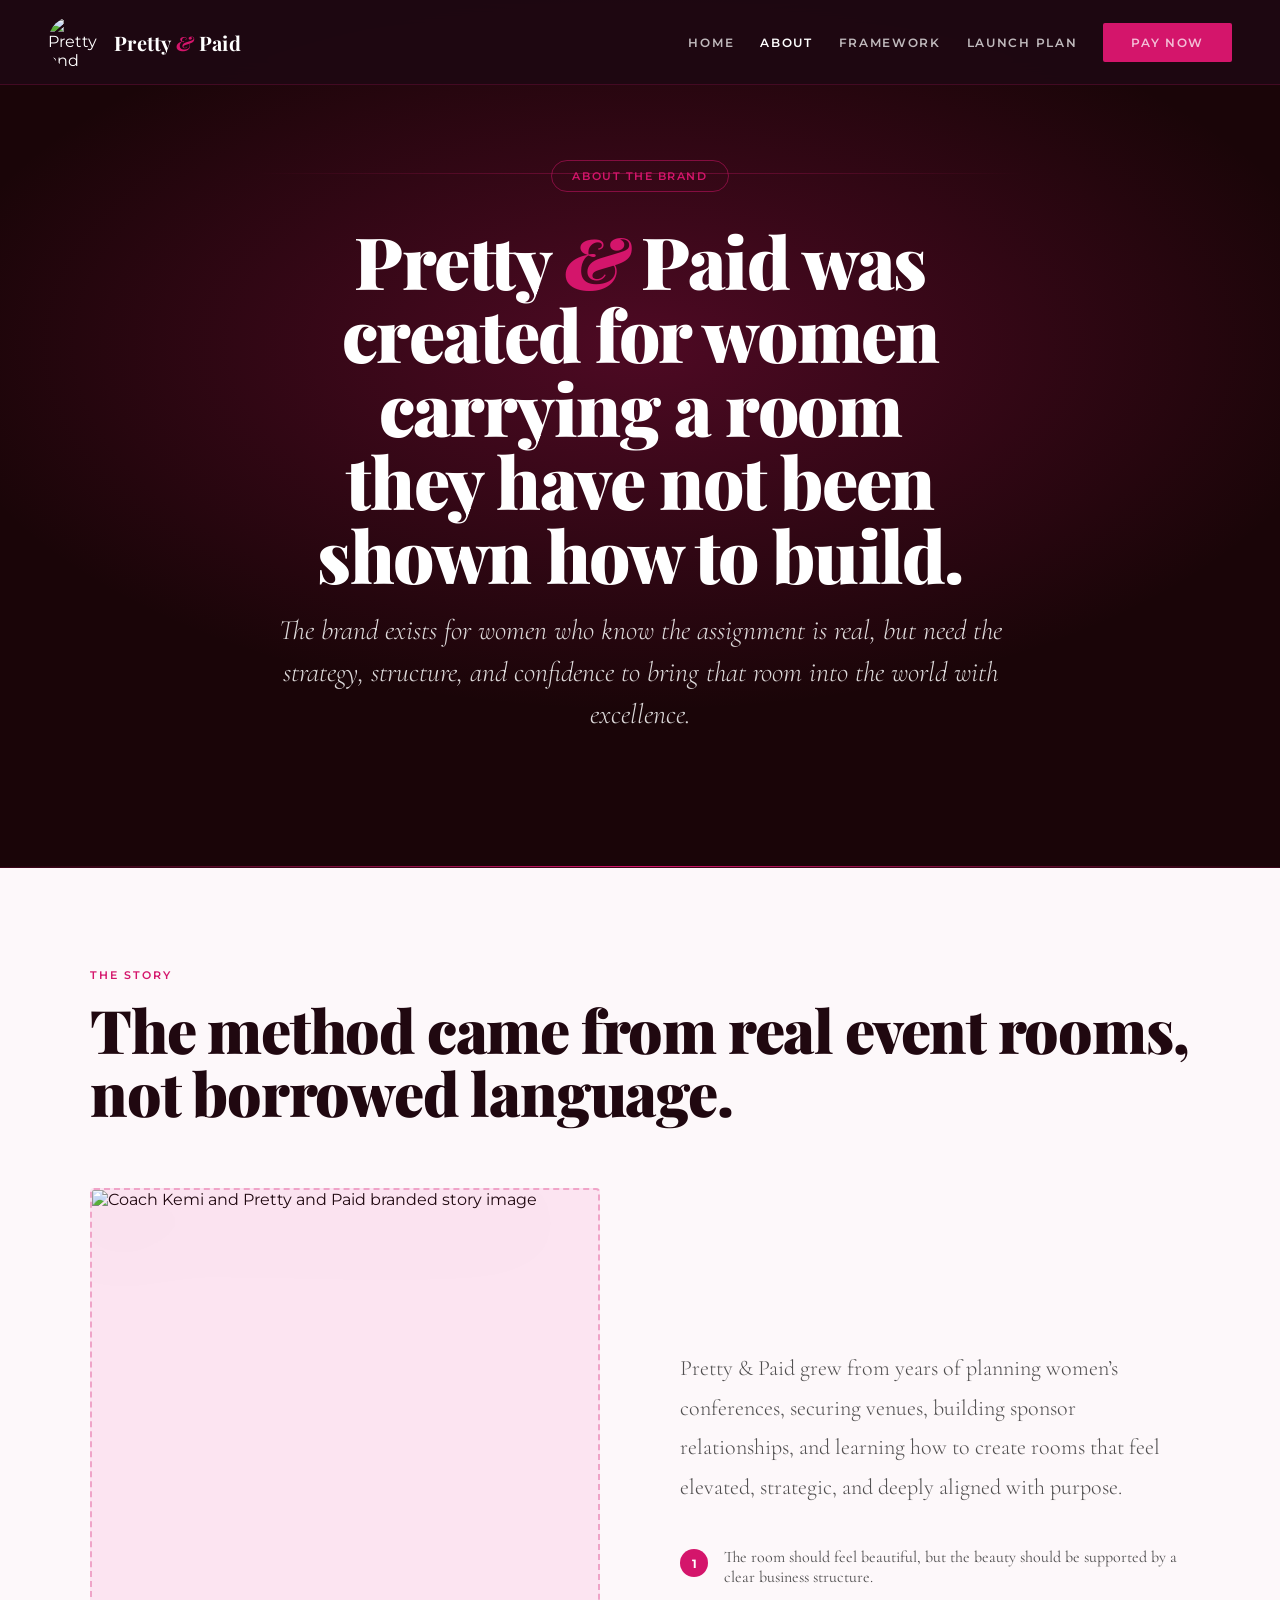
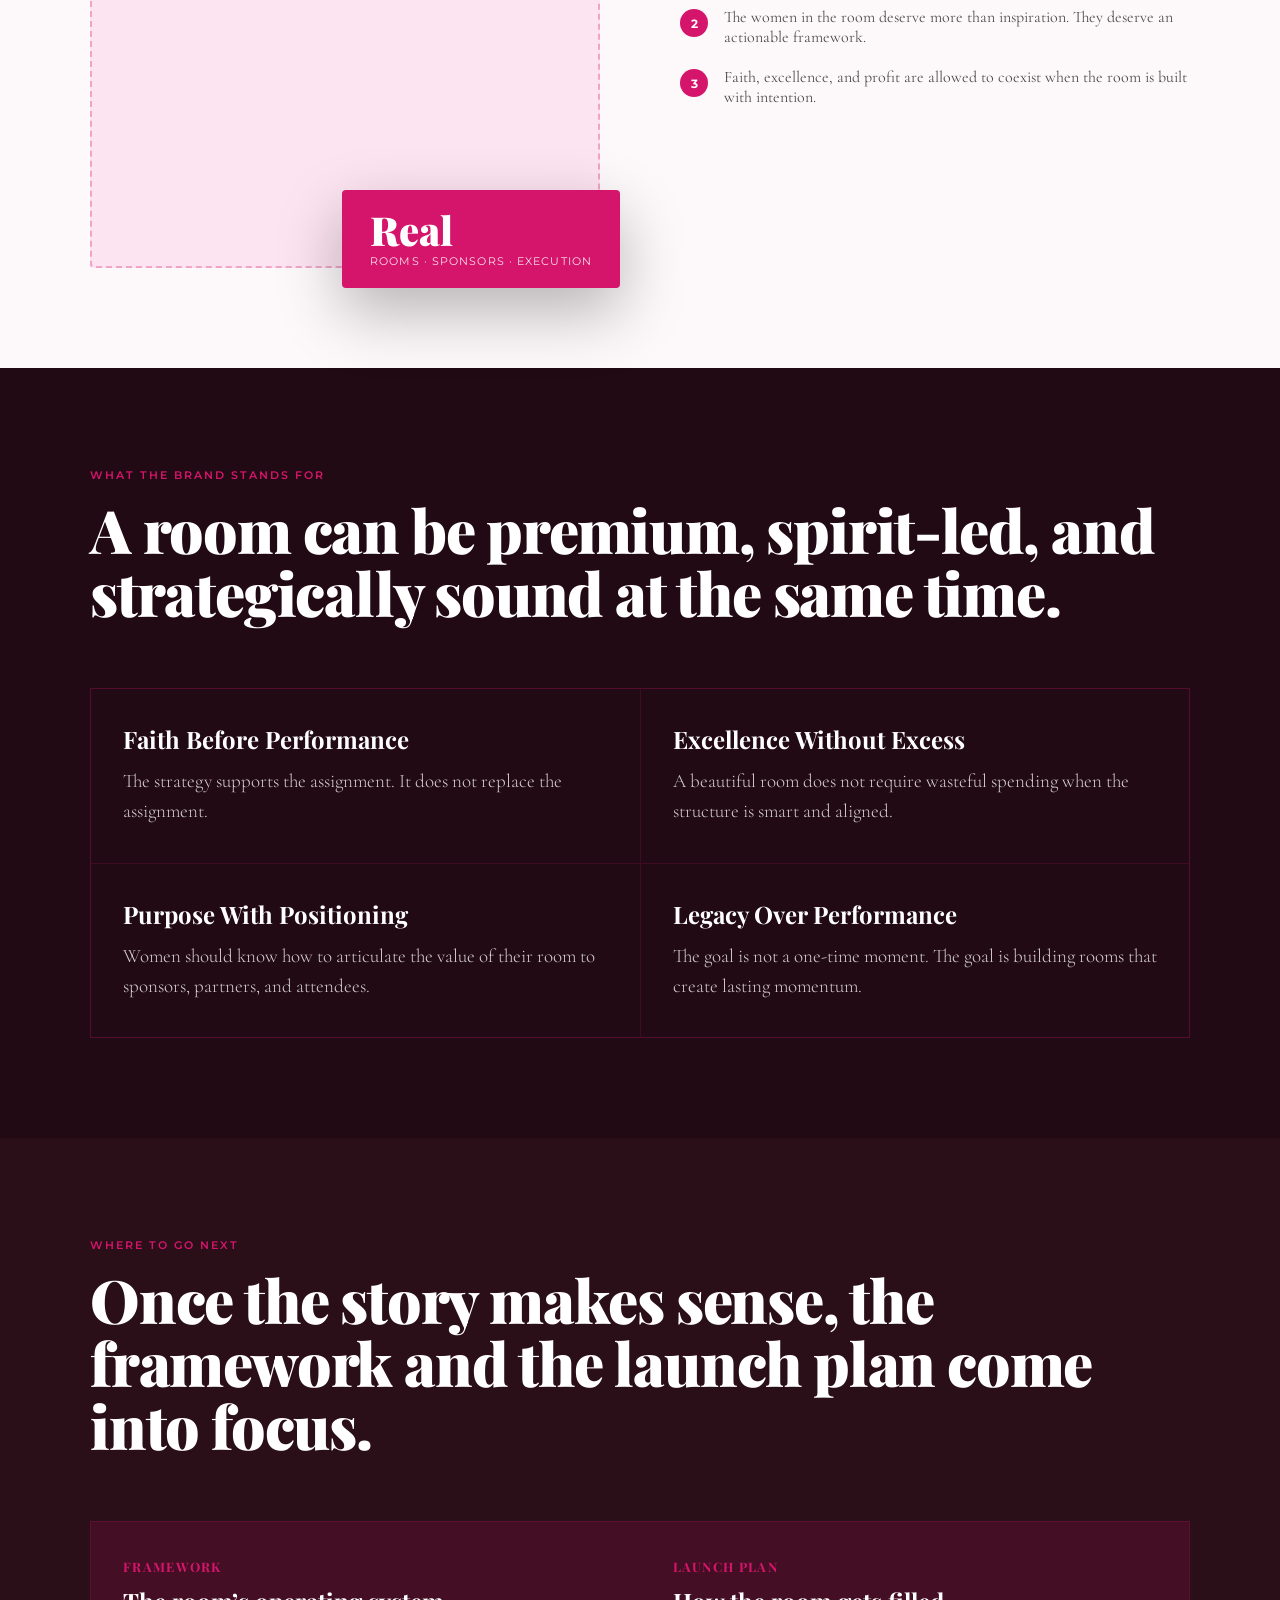
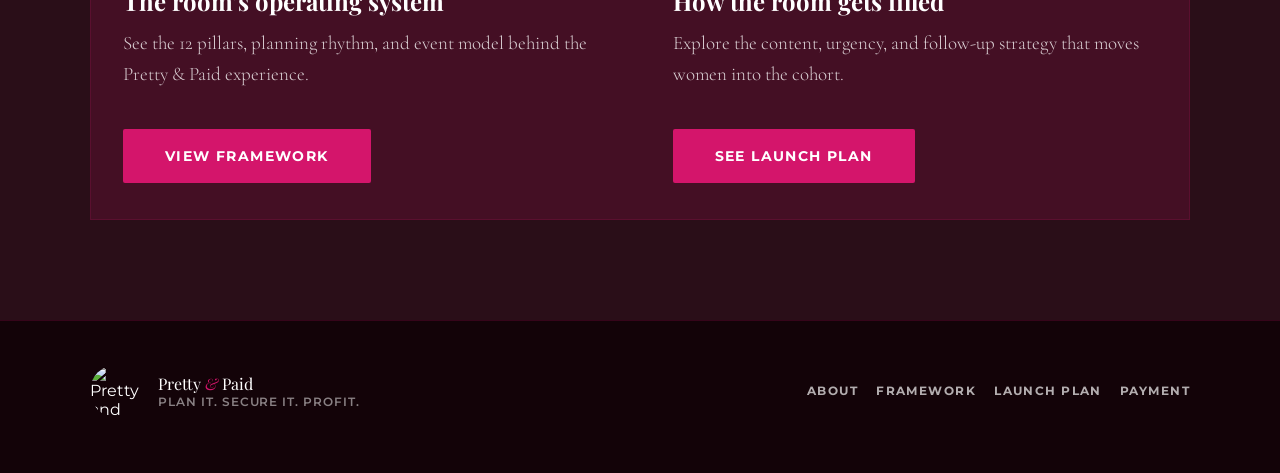
==== about.html @ 1416a434 "Add files via upload" ====
<!DOCTYPE html>
<html lang="en">
  <head>
    <meta charset="UTF-8" />
    <meta name="viewport" content="width=device-width, initial-scale=1.0" />
    <title>About | Pretty &amp; Paid</title>
    <meta
      name="description"
      content="Learn the story behind Pretty and Paid, the values of the room, and the vision behind the brand."
    />
    <link rel="preconnect" href="https://fonts.googleapis.com" />
    <link rel="preconnect" href="https://fonts.gstatic.com" crossorigin />
    <link
      href="https://fonts.googleapis.com/css2?family=Playfair+Display:ital,wght@0,400;0,700;0,900;1,400;1,700&family=Cormorant+Garamond:ital,wght@0,300;0,400;0,600;1,300;1,400&family=Montserrat:wght@300;400;500;600;700&display=swap"
      rel="stylesheet"
    />
    <link rel="stylesheet" href="styles.css" />
  </head>
  <body data-page="about">
    <nav>
      <a class="nav-brand-wrap" href="index.html" aria-label="Pretty and Paid home">
        <img class="nav-logo" src="logo.png" alt="Pretty and Paid logo" />
        <span class="nav-brand">Pretty <span>&amp;</span> Paid</span>
      </a>
      <button class="nav-toggle" type="button" aria-expanded="false" aria-controls="nav-links">Menu</button>
      <div class="nav-links" id="nav-links">
        <a href="index.html" data-page="home">Home</a>
        <a href="about.html" data-page="about">About</a>
        <a href="framework.html" data-page="framework">Framework</a>
        <a href="marketing.html" data-page="marketing">Launch Plan</a>
        <a href="payment.html" class="nav-cta" data-page="payment">Pay Now</a>
      </div>
    </nav>

    <section class="page-hero">
      <div class="deco-line deco-line-1"></div>
      <div class="page-hero-inner page-hero-inner--center container">
        <div class="page-kicker reveal">About The Brand</div>
        <h1 class="page-hero-title page-hero-title--about reveal">Pretty <em>&amp;</em> Paid was created for women carrying a room they have not been shown how to build.</h1>
        <p class="page-hero-sub reveal">
          The brand exists for women who know the assignment is real, but need the strategy,
          structure, and confidence to bring that room into the world with excellence.
        </p>
      </div>
    </section>

    <section class="section-light">
      <div class="container">
        <div class="section-pre reveal">The Story</div>
        <h2 class="section-title reveal">The method came from real event rooms, not borrowed language.</h2>
        <div class="story-layout">
          <div class="story-img-wrap reveal">
            <div class="story-img-placeholder story-img-placeholder--portrait">
              <img class="story-portrait" src="story-title.png" alt="Coach Kemi and Pretty and Paid branded story image" />
            </div>
            <div class="story-img-badge">
              <span class="badge-big">Real</span>
              <span class="badge-small">Rooms · sponsors · execution</span>
            </div>
          </div>
          <div class="reveal">
            <p class="section-body">
              Pretty &amp; Paid grew from years of planning women’s conferences, securing
              venues, building sponsor relationships, and learning how to create rooms
              that feel elevated, strategic, and deeply aligned with purpose.
            </p>
            <div class="story-points">
              <div class="story-point">
                <div class="story-point-icon">1</div>
                <div class="story-point-text">The room should feel beautiful, but the beauty should be supported by a clear business structure.</div>
              </div>
              <div class="story-point">
                <div class="story-point-icon">2</div>
                <div class="story-point-text">The women in the room deserve more than inspiration. They deserve an actionable framework.</div>
              </div>
              <div class="story-point">
                <div class="story-point-icon">3</div>
                <div class="story-point-text">Faith, excellence, and profit are allowed to coexist when the room is built with intention.</div>
              </div>
            </div>
          </div>
        </div>
      </div>
    </section>

    <section class="section-dark">
      <div class="container">
        <div class="section-pre reveal">What The Brand Stands For</div>
        <h2 class="section-title reveal">A room can be premium, spirit-led, and strategically sound at the same time.</h2>
        <div class="detail-grid">
          <article class="detail-card reveal">
            <h3 class="detail-title">Faith Before Performance</h3>
            <p class="detail-text">The strategy supports the assignment. It does not replace the assignment.</p>
          </article>
          <article class="detail-card reveal">
            <h3 class="detail-title">Excellence Without Excess</h3>
            <p class="detail-text">A beautiful room does not require wasteful spending when the structure is smart and aligned.</p>
          </article>
          <article class="detail-card reveal">
            <h3 class="detail-title">Purpose With Positioning</h3>
            <p class="detail-text">Women should know how to articulate the value of their room to sponsors, partners, and attendees.</p>
          </article>
          <article class="detail-card reveal">
            <h3 class="detail-title">Legacy Over Performance</h3>
            <p class="detail-text">The goal is not a one-time moment. The goal is building rooms that create lasting momentum.</p>
          </article>
        </div>
      </div>
    </section>

    <section class="section-deeper">
      <div class="container">
        <div class="section-pre reveal">Where To Go Next</div>
        <h2 class="section-title reveal">Once the story makes sense, the framework and the launch plan come into focus.</h2>
        <div class="page-card-grid">
          <article class="page-card reveal">
            <div class="page-card-meta">Framework</div>
            <h3 class="page-card-title">The room’s operating system</h3>
            <p class="page-card-text">See the 12 pillars, planning rhythm, and event model behind the Pretty &amp; Paid experience.</p>
            <a class="mini-cta" href="framework.html">View Framework</a>
          </article>
          <article class="page-card reveal">
            <div class="page-card-meta">Launch Plan</div>
            <h3 class="page-card-title">How the room gets filled</h3>
            <p class="page-card-text">Explore the content, urgency, and follow-up strategy that moves women into the cohort.</p>
            <a class="mini-cta" href="marketing.html">See Launch Plan</a>
          </article>
        </div>
      </div>
    </section>

    <footer class="site-footer">
      <div class="container footer-inner">
        <div class="footer-brand-wrap">
          <img class="nav-logo" src="logo.png" alt="Pretty and Paid logo" />
          <div>
            <div class="footer-name">Pretty <span>&amp;</span> Paid</div>
            <div class="footer-tagline">Plan It. Secure It. Profit.</div>
          </div>
        </div>
        <div class="footer-links">
          <a href="about.html">About</a>
          <a href="framework.html">Framework</a>
          <a href="marketing.html">Launch Plan</a>
          <a href="payment.html">Payment</a>
        </div>
      </div>
    </footer>

    <script src="script.js"></script>
  </body>
</html>
---- styles.css ----
*,
*::before,
*::after {
  box-sizing: border-box;
  margin: 0;
  padding: 0;
}

:root {
  --bg-main: #1a0508;
  --bg-dark: #130308;
  --bg-panel: #220a14;
  --bg-panel-2: #2a0e18;
  --pink: #d4156b;
  --pink-deep: #a00d50;
  --pink-light: #fce4f1;
  --pink-mid: #f7c8df;
  --black: #200810;
  --off-white: #fdf8fa;
  --white: #ffffff;
  --gray: #666666;
  --border: rgba(212, 21, 107, 0.18);
  --shadow: 0 24px 64px rgba(0, 0, 0, 0.28);
}

html {
  scroll-behavior: smooth;
}

body {
  font-family: "Montserrat", sans-serif;
  background: var(--black);
  color: var(--white);
  overflow-x: hidden;
}

body.menu-open {
  overflow: hidden;
}

a {
  color: inherit;
  text-decoration: none;
}

img {
  display: block;
  max-width: 100%;
}

button,
input,
select,
textarea {
  font: inherit;
}

.container {
  width: min(1100px, calc(100% - 48px));
  margin: 0 auto;
}

nav {
  position: fixed;
  top: 0;
  left: 0;
  right: 0;
  z-index: 100;
  display: flex;
  align-items: center;
  justify-content: space-between;
  gap: 24px;
  padding: 16px 48px;
  background: rgba(30, 8, 18, 0.97);
  backdrop-filter: blur(12px);
  border-bottom: 1px solid rgba(212, 21, 107, 0.2);
}

.nav-brand-wrap {
  display: inline-flex;
  align-items: center;
  gap: 14px;
}

.nav-logo {
  width: 52px;
  height: 52px;
  border-radius: 50%;
  object-fit: cover;
}

.nav-brand {
  font-family: "Playfair Display", serif;
  font-size: 20px;
  font-weight: 700;
  color: var(--white);
  letter-spacing: 0.02em;
}

.nav-brand span,
.footer-name span,
.page-hero-title em,
.section-title em,
.hero-headline .and {
  color: var(--pink);
  font-style: italic;
}

.nav-links {
  display: flex;
  align-items: center;
  gap: 26px;
}

.nav-links a {
  font-size: 12px;
  font-weight: 600;
  letter-spacing: 0.14em;
  text-transform: uppercase;
  color: rgba(255, 255, 255, 0.72);
  transition: color 0.2s ease;
}

.nav-links a:hover,
.nav-links a.is-active {
  color: var(--white);
}

.nav-cta {
  display: inline-flex;
  align-items: center;
  justify-content: center;
  background: var(--pink);
  color: var(--white);
  font-size: 13px;
  font-weight: 700;
  letter-spacing: 0.08em;
  text-transform: uppercase;
  padding: 12px 28px;
  border-radius: 2px;
  border: none;
  cursor: pointer;
  transition:
    background 0.2s ease,
    transform 0.2s ease;
  white-space: nowrap;
}

.nav-cta:hover,
.hero-btn:hover,
.mini-cta:hover,
.form-button:hover {
  background: var(--pink-deep);
  transform: translateY(-2px);
}

.nav-toggle {
  display: none;
  background: transparent;
  color: var(--white);
  border: 1px solid rgba(255, 255, 255, 0.18);
  padding: 10px 14px;
  border-radius: 2px;
}

.hero,
.page-hero {
  position: relative;
  overflow: hidden;
  background: var(--bg-main);
}

.hero {
  min-height: 100vh;
  display: flex;
  align-items: center;
  justify-content: center;
  text-align: center;
  padding: 120px 24px 80px;
}

.page-hero {
  padding: 160px 24px 84px;
  border-bottom: 1px solid var(--border);
}

.hero::before,
.page-hero::before {
  content: "";
  position: absolute;
  inset: 0;
  background: radial-gradient(
    ellipse 80% 60% at 50% 40%,
    rgba(212, 21, 107, 0.28) 0%,
    transparent 70%
  );
  pointer-events: none;
}

.hero::after,
.page-hero::after {
  content: "";
  position: absolute;
  bottom: 0;
  left: 0;
  right: 0;
  height: 1px;
  background: linear-gradient(90deg, transparent, var(--pink), transparent);
}

.deco-line {
  position: absolute;
  height: 1px;
  width: 60%;
  left: 20%;
  background: linear-gradient(90deg, transparent, rgba(212, 21, 107, 0.4), transparent);
}

.deco-line-1 {
  top: 20%;
}

.deco-line-2 {
  top: 80%;
}

.hero-inner,
.page-hero-inner {
  position: relative;
  z-index: 1;
}

.page-hero-inner--center {
  text-align: center;
}

.hero-badge,
.page-kicker {
  display: inline-flex;
  align-items: center;
  gap: 8px;
  border: 1px solid rgba(212, 21, 107, 0.5);
  padding: 8px 20px;
  border-radius: 40px;
  font-size: 11px;
  font-weight: 600;
  letter-spacing: 0.14em;
  text-transform: uppercase;
  color: var(--pink);
  margin-bottom: 32px;
}

.badge-dot {
  width: 6px;
  height: 6px;
  border-radius: 50%;
  background: var(--pink);
  animation: pulse 2s infinite;
}

@keyframes pulse {
  0%,
  100% {
    opacity: 1;
    transform: scale(1);
  }
  50% {
    opacity: 0.5;
    transform: scale(0.8);
  }
}

.hero-logo {
  width: 160px;
  height: 160px;
  border-radius: 50%;
  object-fit: cover;
  margin: 0 auto 32px;
  border: 3px solid rgba(212, 21, 107, 0.4);
  box-shadow: 0 0 60px rgba(212, 21, 107, 0.2);
}

.hero-headline,
.page-hero-title,
.section-title,
.pullquote-text,
.footer-name {
  font-family: "Playfair Display", serif;
}

.hero-headline {
  font-size: clamp(52px, 8vw, 96px);
  font-weight: 900;
  line-height: 0.95;
  letter-spacing: -0.02em;
  margin-bottom: 16px;
}

.page-hero-title {
  font-size: clamp(40px, 6vw, 72px);
  font-weight: 900;
  line-height: 1.02;
  letter-spacing: -0.02em;
  margin: 0 auto 18px;
}

.page-hero-title--about {
  max-width: 15ch;
  text-wrap: balance;
}

.hero-tagline {
  font-family: "Cormorant Garamond", serif;
  font-size: clamp(18px, 2.5vw, 26px);
  font-weight: 300;
  letter-spacing: 0.15em;
  color: rgba(255, 255, 255, 0.7);
  text-transform: uppercase;
  margin-bottom: 24px;
}

.hero-sub,
.page-hero-sub,
.section-body,
.story-point-text,
.faq-answer,
.contact-copy,
.detail-text {
  font-family: "Cormorant Garamond", serif;
}

.hero-sub,
.page-hero-sub {
  font-size: clamp(20px, 2.8vw, 28px);
  font-style: italic;
  font-weight: 300;
  color: rgba(255, 255, 255, 0.85);
  max-width: 760px;
  line-height: 1.5;
  margin: 0 auto 48px;
}

.hero-stats {
  display: flex;
  gap: 48px;
  margin-bottom: 48px;
  flex-wrap: wrap;
  justify-content: center;
}

.stat {
  text-align: center;
}

.stat-num {
  font-family: "Playfair Display", serif;
  font-size: 36px;
  font-weight: 900;
  color: var(--pink);
  line-height: 1;
}

.stat-label {
  font-size: 11px;
  font-weight: 500;
  letter-spacing: 0.1em;
  text-transform: uppercase;
  color: rgba(255, 255, 255, 0.55);
  margin-top: 4px;
}

.hero-btn,
.mini-cta,
.form-button {
  display: inline-flex;
  align-items: center;
  justify-content: center;
  gap: 12px;
  background: var(--pink);
  color: var(--white);
  font-size: 14px;
  font-weight: 700;
  letter-spacing: 0.1em;
  text-transform: uppercase;
  padding: 18px 42px;
  border-radius: 2px;
  border: none;
  cursor: pointer;
  transition:
    background 0.3s ease,
    transform 0.3s ease,
    box-shadow 0.3s ease;
}

.hero-btn:hover {
  box-shadow: 0 12px 40px rgba(212, 21, 107, 0.4);
}

.hero-note {
  font-size: 12px;
  color: rgba(255, 255, 255, 0.42);
  margin-top: 16px;
  letter-spacing: 0.06em;
}

.marquee-wrap {
  overflow: hidden;
  background: var(--pink);
  padding: 14px 0;
  border-top: 1px solid var(--pink-deep);
  border-bottom: 1px solid var(--pink-deep);
}

.marquee-track {
  display: flex;
  animation: marquee 20s linear infinite;
  white-space: nowrap;
}

.marquee-item {
  display: inline-flex;
  align-items: center;
  gap: 12px;
  padding: 0 32px;
  color: var(--white);
  font-size: 12px;
  font-weight: 700;
  letter-spacing: 0.14em;
  text-transform: uppercase;
}

.marquee-sep {
  color: rgba(255, 255, 255, 0.5);
}

@keyframes marquee {
  from {
    transform: translateX(0);
  }
  to {
    transform: translateX(-50%);
  }
}

section {
  padding: 100px 24px;
}

.section-pre {
  font-size: 11px;
  font-weight: 600;
  letter-spacing: 0.18em;
  text-transform: uppercase;
  color: var(--pink);
  margin-bottom: 16px;
}

.section-title {
  font-size: clamp(36px, 5vw, 60px);
  font-weight: 900;
  line-height: 1.05;
  letter-spacing: -0.02em;
  margin-bottom: 24px;
}

.section-body {
  font-size: clamp(18px, 2vw, 22px);
  font-weight: 300;
  line-height: 1.8;
  color: rgba(255, 255, 255, 0.75);
  max-width: 720px;
}

.section-body--center {
  margin-left: auto;
  margin-right: auto;
  text-align: center;
}

.section-dark {
  background: var(--bg-panel);
}

.section-deeper {
  background: var(--bg-panel-2);
}

.section-light {
  background: var(--off-white);
  color: var(--black);
}

.section-light .section-title,
.section-light .detail-title,
.section-light .story-point-text,
.section-light .contact-copy,
.section-light .page-card-title {
  color: var(--black);
}

.section-light .section-body,
.section-light .detail-text,
.section-light .contact-copy,
.section-light .story-point-text {
  color: rgba(13, 13, 13, 0.72);
}

.section-light .section-pre {
  color: var(--pink);
}

.page-card-grid,
.pain-grid,
.pillars-grid,
.include-grid,
.testimonial-grid,
.forwho-grid,
.detail-grid,
.contact-grid,
.framework-grid,
.marketing-grid,
.payment-grid {
  display: grid;
  gap: 1px;
  margin-top: 64px;
}

.page-card-grid,
.pain-grid,
.detail-grid,
.contact-grid {
  grid-template-columns: repeat(2, minmax(0, 1fr));
}

.pillars-grid,
.framework-grid,
.marketing-grid,
.payment-grid {
  grid-template-columns: repeat(3, minmax(0, 1fr));
}

.include-grid,
.testimonial-grid,
.forwho-grid {
  grid-template-columns: repeat(3, minmax(0, 1fr));
}

.page-card-grid,
.pain-grid,
.pillars-grid,
.include-grid,
.testimonial-grid,
.forwho-grid,
.detail-grid,
.contact-grid,
.framework-grid,
.marketing-grid,
.payment-grid {
  background: rgba(212, 21, 107, 0.15);
  border: 1px solid rgba(212, 21, 107, 0.15);
}

.page-card,
.pain-item,
.pillar,
.include-item,
.testimonial-card,
.forwho-card,
.detail-card,
.contact-card,
.framework-card,
.marketing-card,
.payment-card {
  position: relative;
  overflow: hidden;
  padding: 36px 32px;
  transition:
    background 0.3s ease,
    transform 0.3s ease;
}

.section-dark .page-card,
.section-dark .pain-item,
.section-dark .include-item,
.section-dark .testimonial-card,
.section-dark .forwho-card,
.section-dark .detail-card,
.section-dark .contact-card {
  background: var(--bg-panel);
}

.section-deeper .pillar,
.section-deeper .framework-card,
.section-deeper .marketing-card,
.section-deeper .payment-card {
  background: var(--bg-panel-2);
}

.section-light .page-card,
.section-light .detail-card,
.section-light .contact-card {
  background: var(--off-white);
}

.page-card::before,
.pain-item::before,
.include-item::before,
.testimonial-card::before,
.forwho-card::before,
.detail-card::before,
.contact-card::before,
.pillar::after,
.framework-card::after,
.marketing-card::after,
.payment-card::after {
  content: "";
  position: absolute;
  left: 0;
  top: 0;
  width: 3px;
  height: 100%;
  background: var(--pink);
  opacity: 0;
  transition: opacity 0.3s ease;
}

.pillar::after,
.framework-card::after,
.marketing-card::after {
  top: auto;
  bottom: 0;
  width: 100%;
  height: 2px;
  transform: scaleX(0);
  transform-origin: left;
  opacity: 1;
  transition: transform 0.35s ease;
}

.page-card:hover,
.pain-item:hover,
.include-item:hover,
.testimonial-card:hover,
.forwho-card:hover,
.detail-card:hover,
.contact-card:hover {
  background: rgba(212, 21, 107, 0.08);
}

.section-light .page-card:hover,
.section-light .detail-card:hover,
.section-light .contact-card:hover {
  background: rgba(212, 21, 107, 0.05);
}

.page-card:hover::before,
.pain-item:hover::before,
.include-item:hover::before,
.testimonial-card:hover::before,
.forwho-card:hover::before,
.detail-card:hover::before,
.contact-card:hover::before {
  opacity: 1;
}

.pillar:hover,
.framework-card:hover,
.marketing-card:hover,
.payment-card:hover {
  background: rgba(212, 21, 107, 0.1);
}

.pillar:hover::after,
.framework-card:hover::after,
.marketing-card:hover::after,
.payment-card:hover::after {
  transform: scaleX(1);
}

.page-card-title,
.pillar-title,
.detail-title,
.contact-title {
  font-family: "Playfair Display", serif;
  font-size: 24px;
  font-weight: 700;
  line-height: 1.2;
  margin-bottom: 12px;
}

.page-card-text,
.pain-text,
.include-text,
.testimonial-text,
.forwho-text,
.detail-text,
.contact-copy,
.framework-text,
.marketing-text,
.payment-text {
  font-family: "Cormorant Garamond", serif;
  font-size: 19px;
  font-weight: 300;
  line-height: 1.6;
  color: rgba(255, 255, 255, 0.8);
}

.section-light .page-card-text,
.section-light .detail-text,
.section-light .contact-copy {
  color: rgba(13, 13, 13, 0.72);
}

.page-card-meta,
.pillar-num,
.framework-num,
.marketing-num,
.payment-price {
  font-family: "Playfair Display", serif;
  font-size: 13px;
  font-weight: 700;
  color: var(--pink);
  letter-spacing: 0.1em;
  margin-bottom: 12px;
  text-transform: uppercase;
}

.payment-price {
  font-size: 36px;
  letter-spacing: 0;
  text-transform: none;
  margin-bottom: 16px;
}

.payment-actions {
  display: flex;
  flex-direction: column;
  gap: 14px;
  margin-top: 26px;
}

.payment-button {
  display: inline-flex;
  align-items: center;
  justify-content: center;
  width: 100%;
  background: var(--pink);
  color: var(--white);
  padding: 16px 18px;
  border: 1px solid transparent;
  border-radius: 2px;
  font-size: 13px;
  font-weight: 700;
  letter-spacing: 0.08em;
  text-transform: uppercase;
  transition:
    background 0.2s ease,
    transform 0.2s ease,
    border-color 0.2s ease;
}

.payment-button:hover {
  background: var(--pink-deep);
  transform: translateY(-2px);
}

.payment-button--secondary {
  background: transparent;
  border-color: rgba(212, 21, 107, 0.45);
}

.payment-button--secondary:hover {
  background: rgba(212, 21, 107, 0.12);
}

.payment-note {
  margin-top: 18px;
  font-size: 12px;
  line-height: 1.6;
  letter-spacing: 0.04em;
  color: rgba(255, 255, 255, 0.54);
}

.pain-num {
  font-family: "Playfair Display", serif;
  font-size: 48px;
  font-weight: 900;
  color: rgba(247, 200, 223, 0.55);
  line-height: 1;
  margin-bottom: 12px;
}

.story-layout {
  display: grid;
  grid-template-columns: 1fr 1fr;
  gap: 80px;
  align-items: center;
  margin-top: 64px;
}

.story-img-wrap {
  position: relative;
}

.story-img-placeholder {
  width: 100%;
  aspect-ratio: 3 / 4;
  background: var(--pink-light);
  border-radius: 4px;
  display: flex;
  flex-direction: column;
  align-items: center;
  justify-content: center;
  gap: 16px;
  border: 2px dashed rgba(212, 21, 107, 0.3);
}

.story-img-placeholder--portrait {
  align-items: stretch;
  justify-content: stretch;
  padding: 0;
  overflow: hidden;
}

.story-img-placeholder-logo {
  width: 120px;
  height: 120px;
  border-radius: 50%;
  object-fit: cover;
  opacity: 0.82;
}

.story-img-placeholder p {
  font-size: 13px;
  color: rgba(212, 21, 107, 0.6);
  font-weight: 500;
  letter-spacing: 0.06em;
  text-align: center;
  padding: 0 32px;
}

.story-portrait {
  width: 100%;
  height: 100%;
  object-fit: cover;
  object-position: center bottom;
  filter: drop-shadow(0 22px 42px rgba(32, 8, 16, 0.22));
}

.story-img-badge {
  position: absolute;
  right: -20px;
  bottom: -20px;
  background: var(--pink);
  color: var(--white);
  padding: 20px 28px;
  border-radius: 4px;
  box-shadow: var(--shadow);
}

.badge-big {
  display: block;
  font-family: "Playfair Display", serif;
  font-size: 40px;
  font-weight: 900;
  line-height: 1;
}

.badge-small {
  display: block;
  margin-top: 4px;
  font-size: 11px;
  letter-spacing: 0.1em;
  text-transform: uppercase;
  opacity: 0.86;
}

.story-points {
  display: flex;
  flex-direction: column;
  gap: 20px;
  margin-top: 40px;
}

.story-point {
  display: flex;
  gap: 16px;
  align-items: flex-start;
}

.story-point-icon {
  width: 28px;
  height: 28px;
  border-radius: 50%;
  background: var(--pink);
  flex-shrink: 0;
  display: flex;
  align-items: center;
  justify-content: center;
  color: var(--white);
  font-size: 12px;
  font-weight: 700;
  margin-top: 2px;
}

.pullquote-section {
  background: var(--pink);
  padding: 80px 24px;
  text-align: center;
  position: relative;
  overflow: hidden;
}

.pullquote-section::before {
  content: "\201C";
  position: absolute;
  top: -60px;
  left: 40px;
  font-size: 300px;
  font-weight: 900;
  color: rgba(0, 0, 0, 0.1);
  line-height: 1;
  pointer-events: none;
}

.pullquote-text {
  position: relative;
  z-index: 1;
  font-size: clamp(24px, 4vw, 44px);
  font-style: italic;
  font-weight: 400;
  line-height: 1.3;
  max-width: 880px;
  margin: 0 auto;
}

.pullquote-attr {
  position: relative;
  z-index: 1;
  margin-top: 24px;
  font-size: 13px;
  font-weight: 600;
  letter-spacing: 0.12em;
  text-transform: uppercase;
  color: rgba(255, 255, 255, 0.75);
}

.faq-list {
  margin-top: 64px;
  border-top: 1px solid rgba(212, 21, 107, 0.2);
}

.faq-item {
  border-bottom: 1px solid rgba(212, 21, 107, 0.2);
}

.faq-trigger {
  width: 100%;
  background: transparent;
  border: none;
  color: var(--white);
  display: flex;
  align-items: center;
  justify-content: space-between;
  gap: 20px;
  padding: 24px 0;
  font-family: "Playfair Display", serif;
  font-size: 26px;
  font-weight: 700;
  text-align: left;
  cursor: pointer;
}

.faq-trigger::after {
  content: "+";
  color: var(--pink);
  font-size: 26px;
  flex-shrink: 0;
}

.faq-item.is-open .faq-trigger::after {
  content: "\2013";
}

.faq-answer {
  display: none;
  max-width: 760px;
  padding: 0 0 26px;
  font-size: 22px;
  font-weight: 300;
  line-height: 1.6;
  color: rgba(255, 255, 255, 0.76);
}

.faq-item.is-open .faq-answer {
  display: block;
}

.cta-section {
  text-align: center;
  background: linear-gradient(180deg, #220a14 0%, #18050a 100%);
}

.mini-cta {
  margin-top: 40px;
}

.contact-grid {
  align-items: start;
}

.contact-form-card {
  background: var(--off-white);
  color: var(--black);
  padding: 36px 32px;
}

.contact-form-card::before {
  display: none;
}

.contact-form-card:hover {
  background: var(--off-white);
}

.contact-form {
  display: grid;
  gap: 18px;
}

.form-field {
  display: grid;
  gap: 8px;
}

.form-field label {
  font-size: 12px;
  font-weight: 700;
  letter-spacing: 0.12em;
  text-transform: uppercase;
  color: rgba(32, 8, 16, 0.62);
}

.checkbox-field {
  display: flex;
  align-items: center;
  gap: 12px;
  letter-spacing: normal;
  text-transform: none;
  color: var(--black);
}

.checkbox-field input[type="checkbox"] {
  width: 18px;
  height: 18px;
  accent-color: var(--pink);
  flex-shrink: 0;
}

.checkbox-field span {
  font-size: 14px;
  font-weight: 600;
  line-height: 1.5;
}

.form-field input,
.form-field select,
.form-field textarea {
  width: 100%;
  padding: 16px 18px;
  border: 1px solid rgba(212, 21, 107, 0.2);
  border-radius: 2px;
  background: var(--white);
  color: var(--black);
}

.form-field textarea {
  min-height: 140px;
  resize: vertical;
}

.form-button {
  width: 100%;
  margin-top: 6px;
}

.form-note {
  font-size: 12px;
  line-height: 1.6;
  color: rgba(32, 8, 16, 0.58);
}

.contact-logo-mark {
  display: block;
  width: min(100%, 340px);
  margin: 28px auto 0;
  border-radius: 50%;
  background: rgba(255, 255, 255, 0.9);
  padding: 14px;
}

.site-footer {
  padding: 44px 24px 56px;
  background: var(--bg-dark);
  border-top: 1px solid rgba(212, 21, 107, 0.18);
}

.footer-inner {
  display: flex;
  align-items: center;
  justify-content: space-between;
  gap: 24px;
  flex-wrap: wrap;
}

.footer-brand-wrap {
  display: inline-flex;
  align-items: center;
  gap: 16px;
}

.footer-tagline,
.footer-copy {
  font-size: 12px;
  font-weight: 600;
  letter-spacing: 0.08em;
  text-transform: uppercase;
  color: rgba(255, 255, 255, 0.5);
}

.footer-links {
  display: flex;
  gap: 18px;
  flex-wrap: wrap;
}

.footer-links a {
  font-size: 12px;
  font-weight: 700;
  letter-spacing: 0.12em;
  text-transform: uppercase;
  color: rgba(255, 255, 255, 0.68);
}

.footer-links a:hover {
  color: var(--white);
}

.reveal {
  opacity: 0;
  transform: translateY(24px);
  transition:
    opacity 0.6s ease,
    transform 0.6s ease;
}

.reveal.is-visible {
  opacity: 1;
  transform: translateY(0);
}

@media (max-width: 980px) {
  nav {
    padding: 14px 22px;
    flex-wrap: wrap;
  }

  .nav-toggle {
    display: inline-flex;
  }

  .nav-links {
    display: none;
    width: 100%;
    flex-direction: column;
    align-items: flex-start;
    gap: 16px;
    padding-top: 12px;
  }

  .nav-links.is-open {
    display: flex;
  }

  .page-card-grid,
  .pain-grid,
  .detail-grid,
  .contact-grid,
  .story-layout,
  .pillars-grid,
  .framework-grid,
  .marketing-grid,
  .payment-grid,
  .include-grid,
  .testimonial-grid,
  .forwho-grid {
    grid-template-columns: 1fr;
  }

  .hero-stats {
    gap: 26px;
  }

  .faq-trigger {
    font-size: 22px;
  }
}

@media (max-width: 640px) {
  .container {
    width: min(1100px, calc(100% - 28px));
  }

  .hero,
  .page-hero {
    padding-left: 14px;
    padding-right: 14px;
  }

  .hero {
    padding-top: 140px;
  }

  .page-hero {
    padding-top: 132px;
  }

  section {
    padding: 76px 14px;
  }

  .hero-headline {
    font-size: clamp(42px, 14vw, 66px);
  }

  .section-title,
  .page-hero-title {
    font-size: clamp(34px, 11vw, 48px);
  }

  .hero-btn,
  .mini-cta,
  .form-button,
  .nav-cta {
    width: 100%;
  }

  .footer-inner {
    align-items: flex-start;
    flex-direction: column;
  }
}
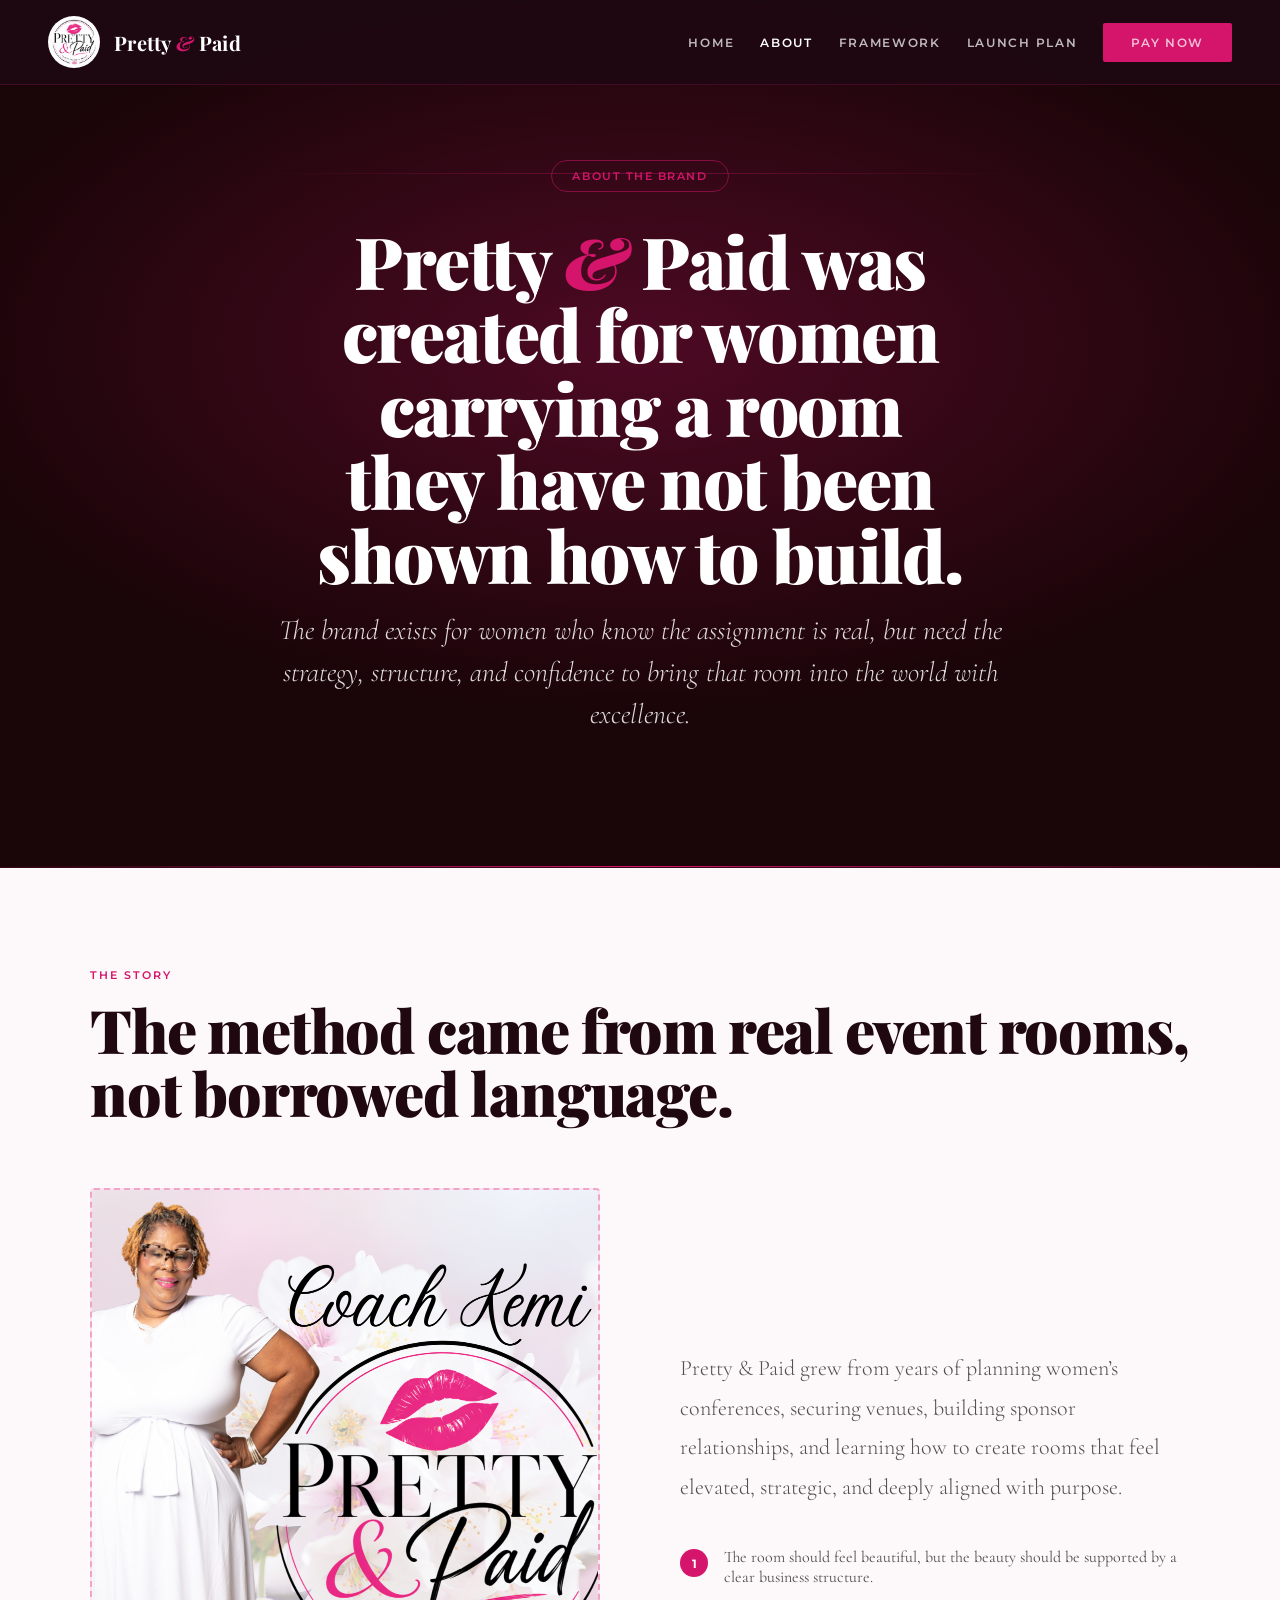
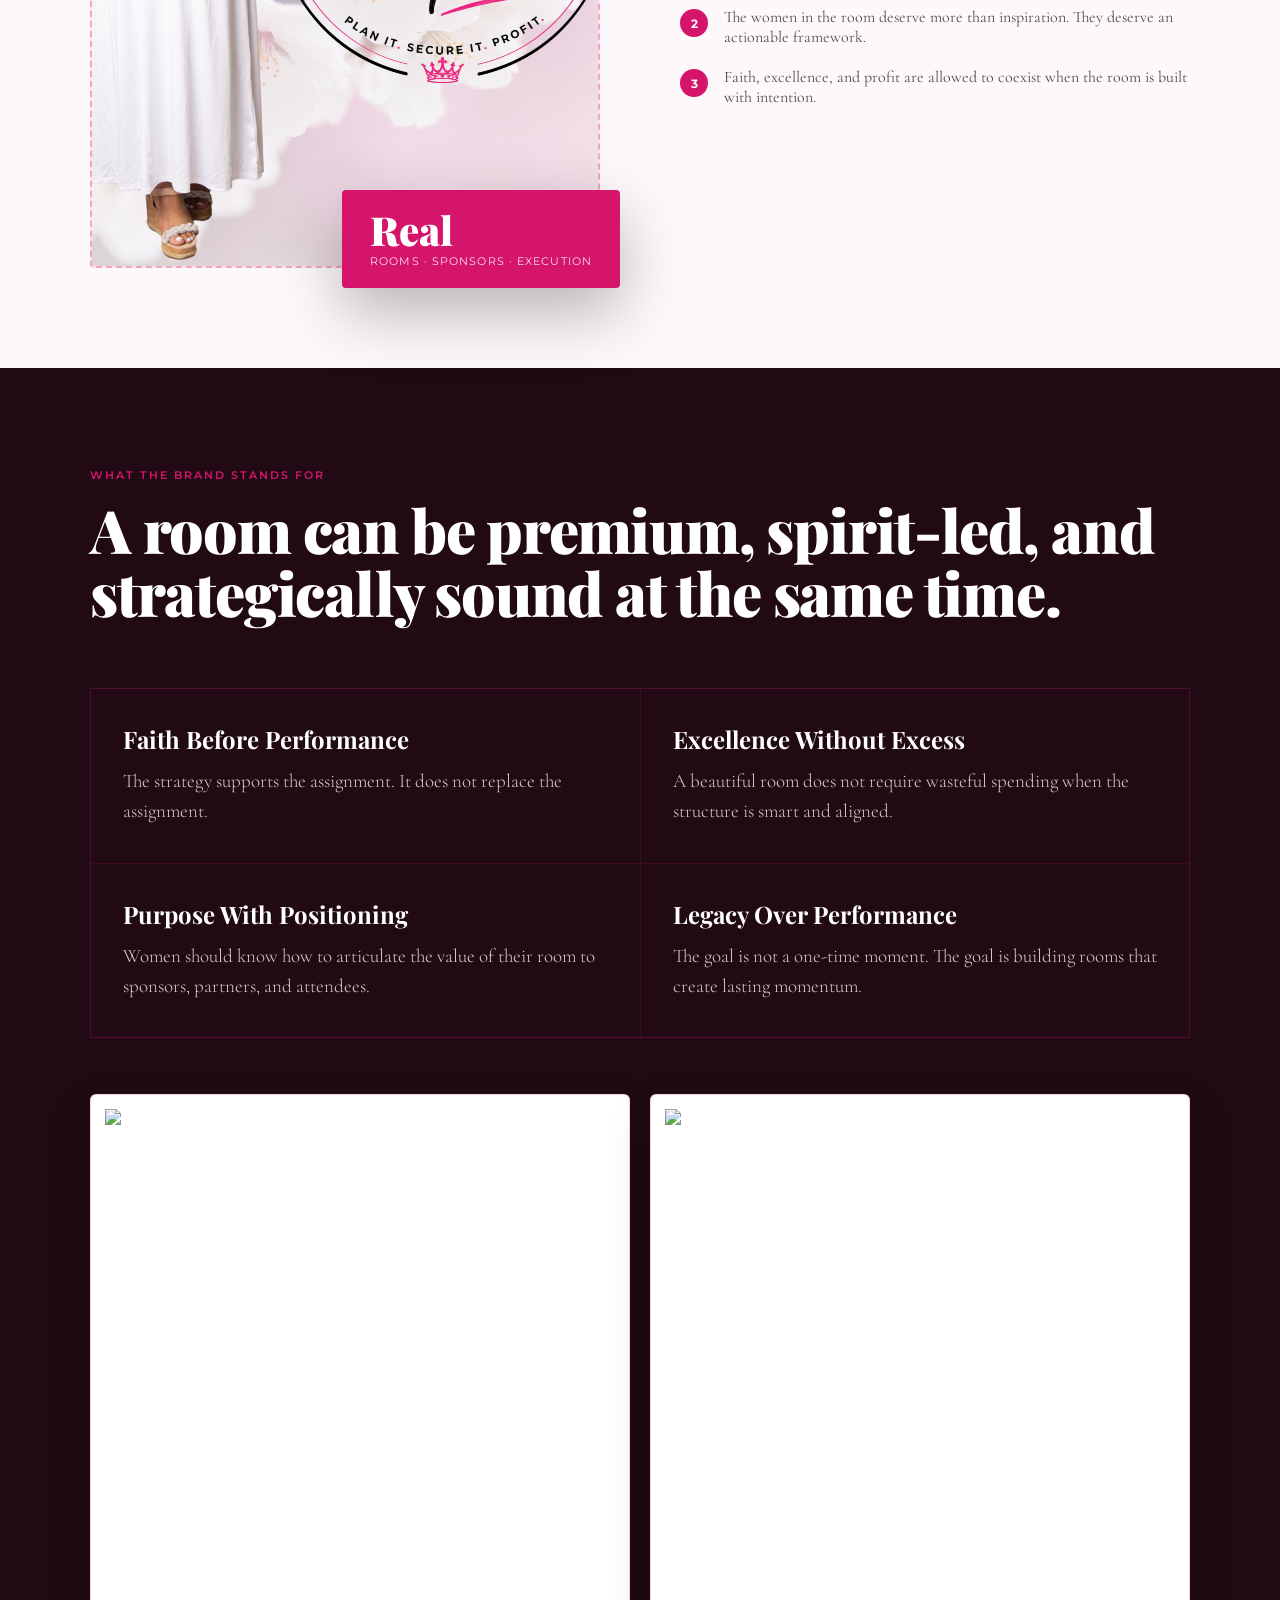
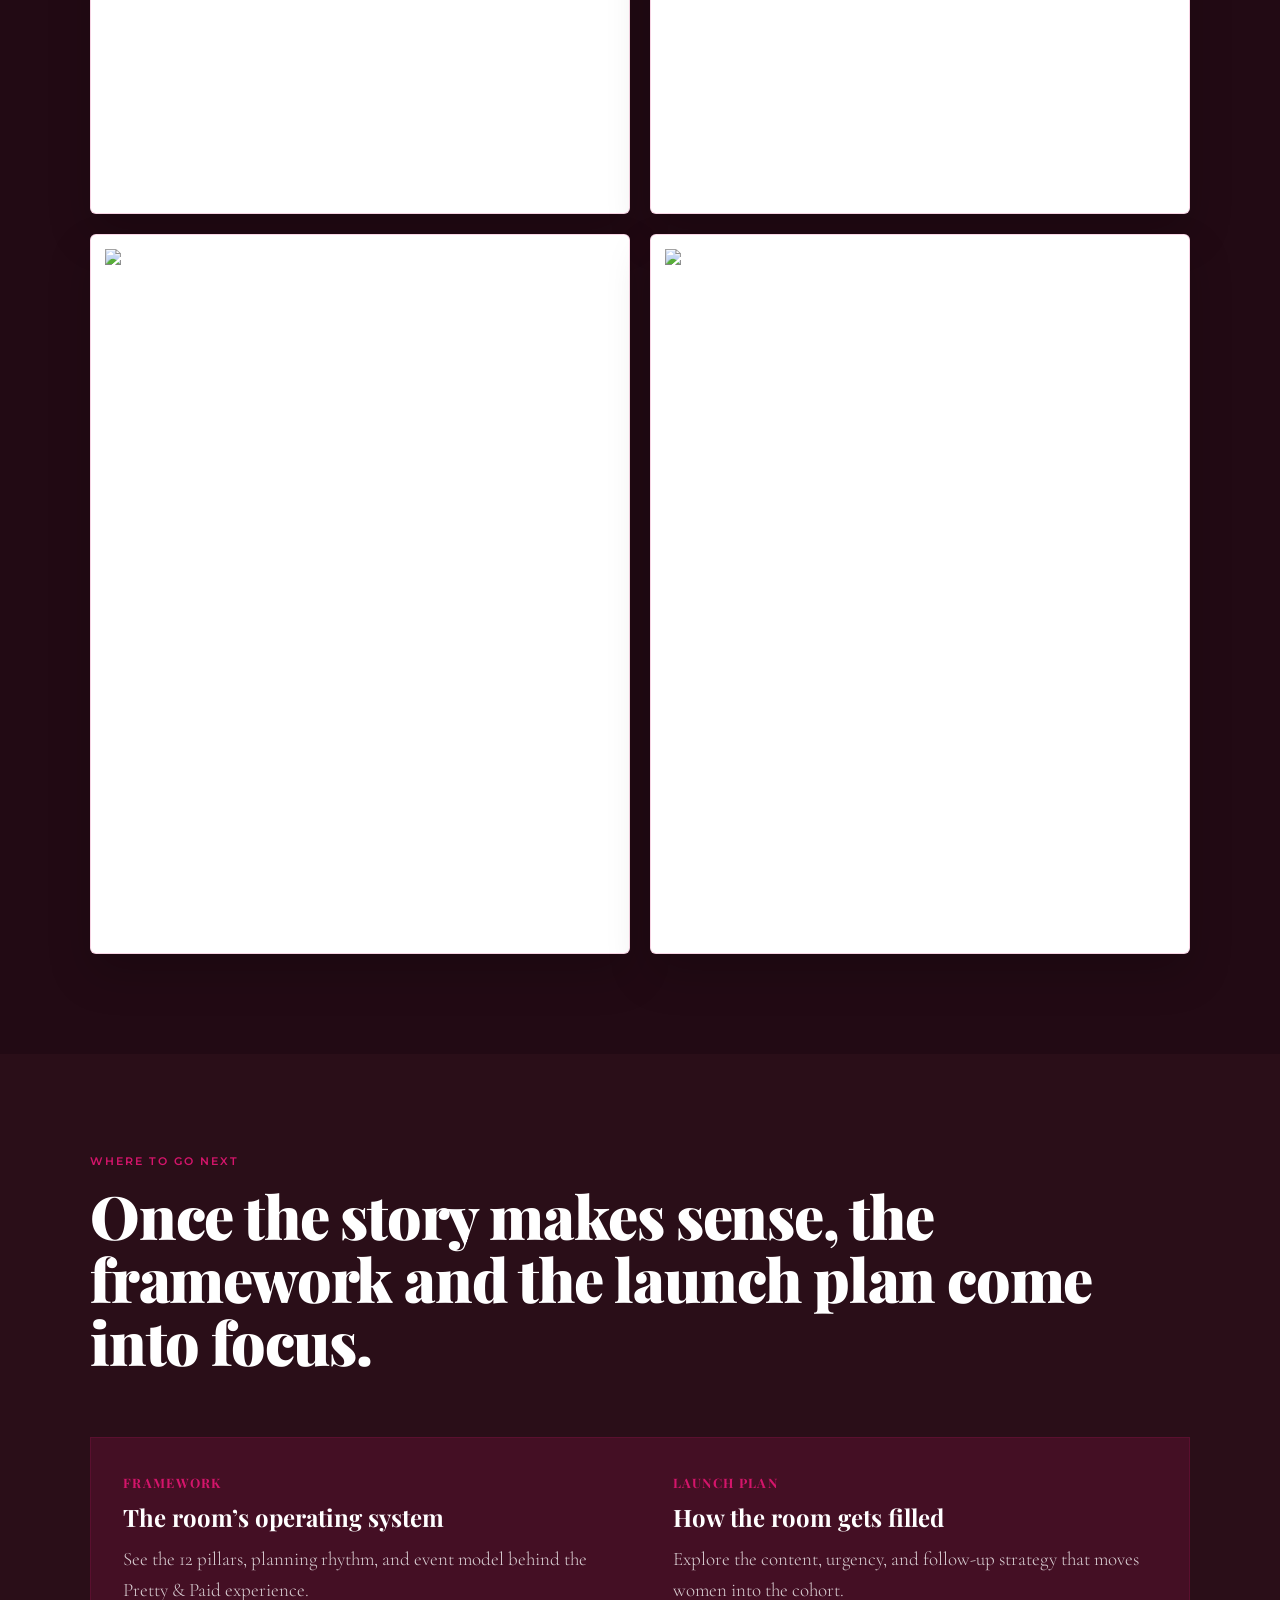
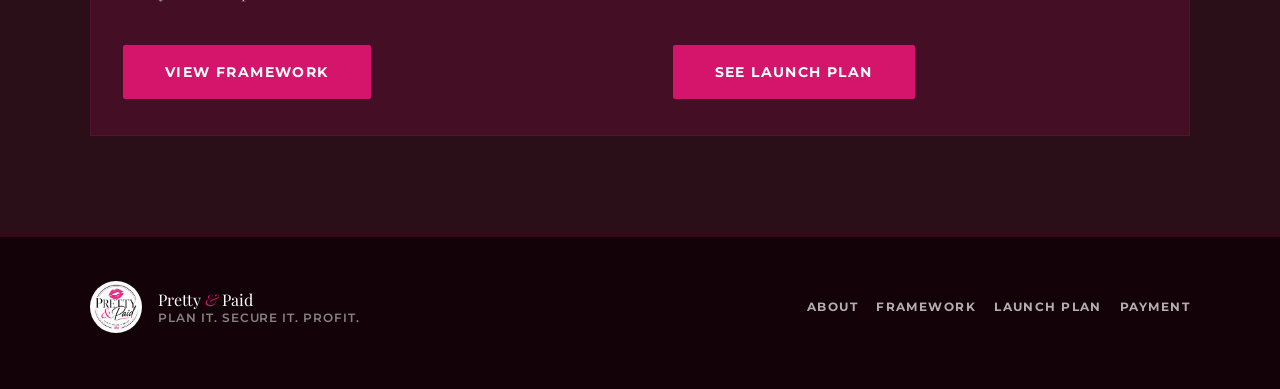
==== commit 2397f64d: "Add files via upload" ====
--- a/about.html
+++ b/about.html
@@ -105,6 +105,20 @@
             <p class="detail-text">The goal is not a one-time moment. The goal is building rooms that create lasting momentum.</p>
           </article>
         </div>
+        <div class="proof-grid proof-grid--about">
+          <figure class="proof-card reveal">
+            <img src="proof/hghb-2.png" alt="Second proof collage from the Hey Girl Hey event" />
+          </figure>
+          <figure class="proof-card reveal">
+            <img src="proof/hghb-3.png" alt="Third proof collage from the Hey Girl Hey event" />
+          </figure>
+          <figure class="proof-card reveal">
+            <img src="proof/hghb-4.png" alt="Fourth proof collage from the Hey Girl Hey event" />
+          </figure>
+          <figure class="proof-card reveal">
+            <img src="proof/hghb-5.png" alt="Polaroid collage showing speakers and attendees from the Hey Girl Hey room" />
+          </figure>
+        </div>
       </div>
     </section>
 
--- a/styles.css
+++ b/styles.css
@@ -822,6 +822,13 @@
   overflow: hidden;
 }
 
+.story-img-placeholder--proof {
+  aspect-ratio: auto;
+  min-height: 420px;
+  background: var(--off-white);
+  border: 1px solid rgba(212, 21, 107, 0.18);
+}
+
 .story-img-placeholder-logo {
   width: 120px;
   height: 120px;
@@ -845,6 +852,13 @@
   object-fit: cover;
   object-position: center bottom;
   filter: drop-shadow(0 22px 42px rgba(32, 8, 16, 0.22));
+}
+
+.story-portrait--full {
+  object-fit: contain;
+  object-position: center center;
+  background: var(--off-white);
+  padding: 18px;
 }
 
 .story-img-badge {
@@ -880,6 +894,51 @@
   flex-direction: column;
   gap: 20px;
   margin-top: 40px;
+}
+
+.proof-grid {
+  display: grid;
+  gap: 20px;
+  margin-top: 56px;
+}
+
+.proof-grid--home {
+  grid-template-columns: repeat(2, minmax(0, 1fr));
+  max-width: 920px;
+  margin-left: auto;
+  margin-right: auto;
+}
+
+.proof-grid--about {
+  grid-template-columns: repeat(2, minmax(0, 1fr));
+}
+
+.proof-grid--framework {
+  grid-template-columns: repeat(3, minmax(0, 1fr));
+}
+
+.proof-card {
+  position: relative;
+  overflow: hidden;
+  border-radius: 6px;
+  min-height: 0;
+  aspect-ratio: 3 / 4;
+  padding: 14px;
+  background: #ffffff;
+  border: 1px solid rgba(212, 21, 107, 0.18);
+  box-shadow: 0 20px 44px rgba(0, 0, 0, 0.18);
+}
+
+.proof-card--wide {
+  grid-column: span 1;
+}
+
+.proof-card img {
+  width: 100%;
+  height: 100%;
+  object-fit: contain;
+  object-position: center;
+  display: block;
 }
 
 .story-point {
@@ -1187,6 +1246,9 @@
   .detail-grid,
   .contact-grid,
   .story-layout,
+  .proof-grid--home,
+  .proof-grid--about,
+  .proof-grid--framework,
   .pillars-grid,
   .framework-grid,
   .marketing-grid,
@@ -1201,6 +1263,10 @@
     gap: 26px;
   }
 
+  .proof-card--wide {
+    grid-column: span 1;
+  }
+
   .faq-trigger {
     font-size: 22px;
   }
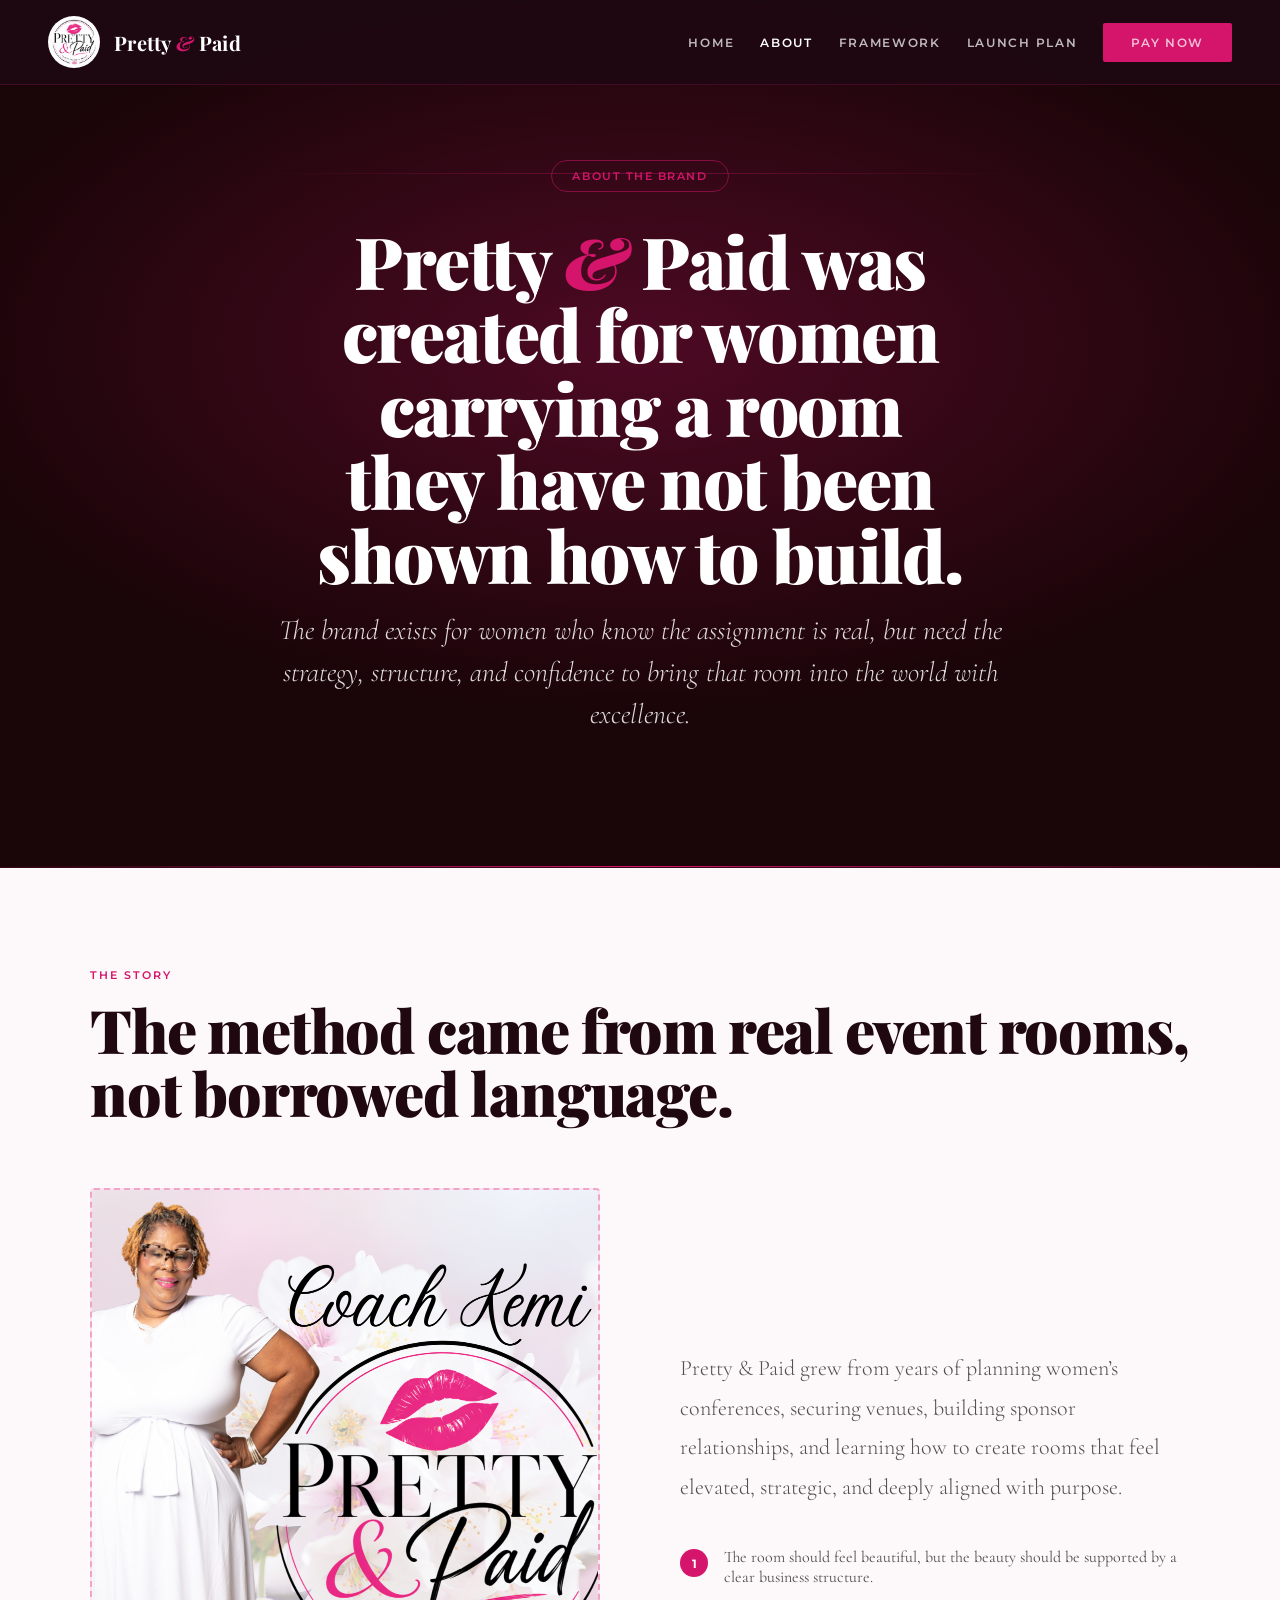
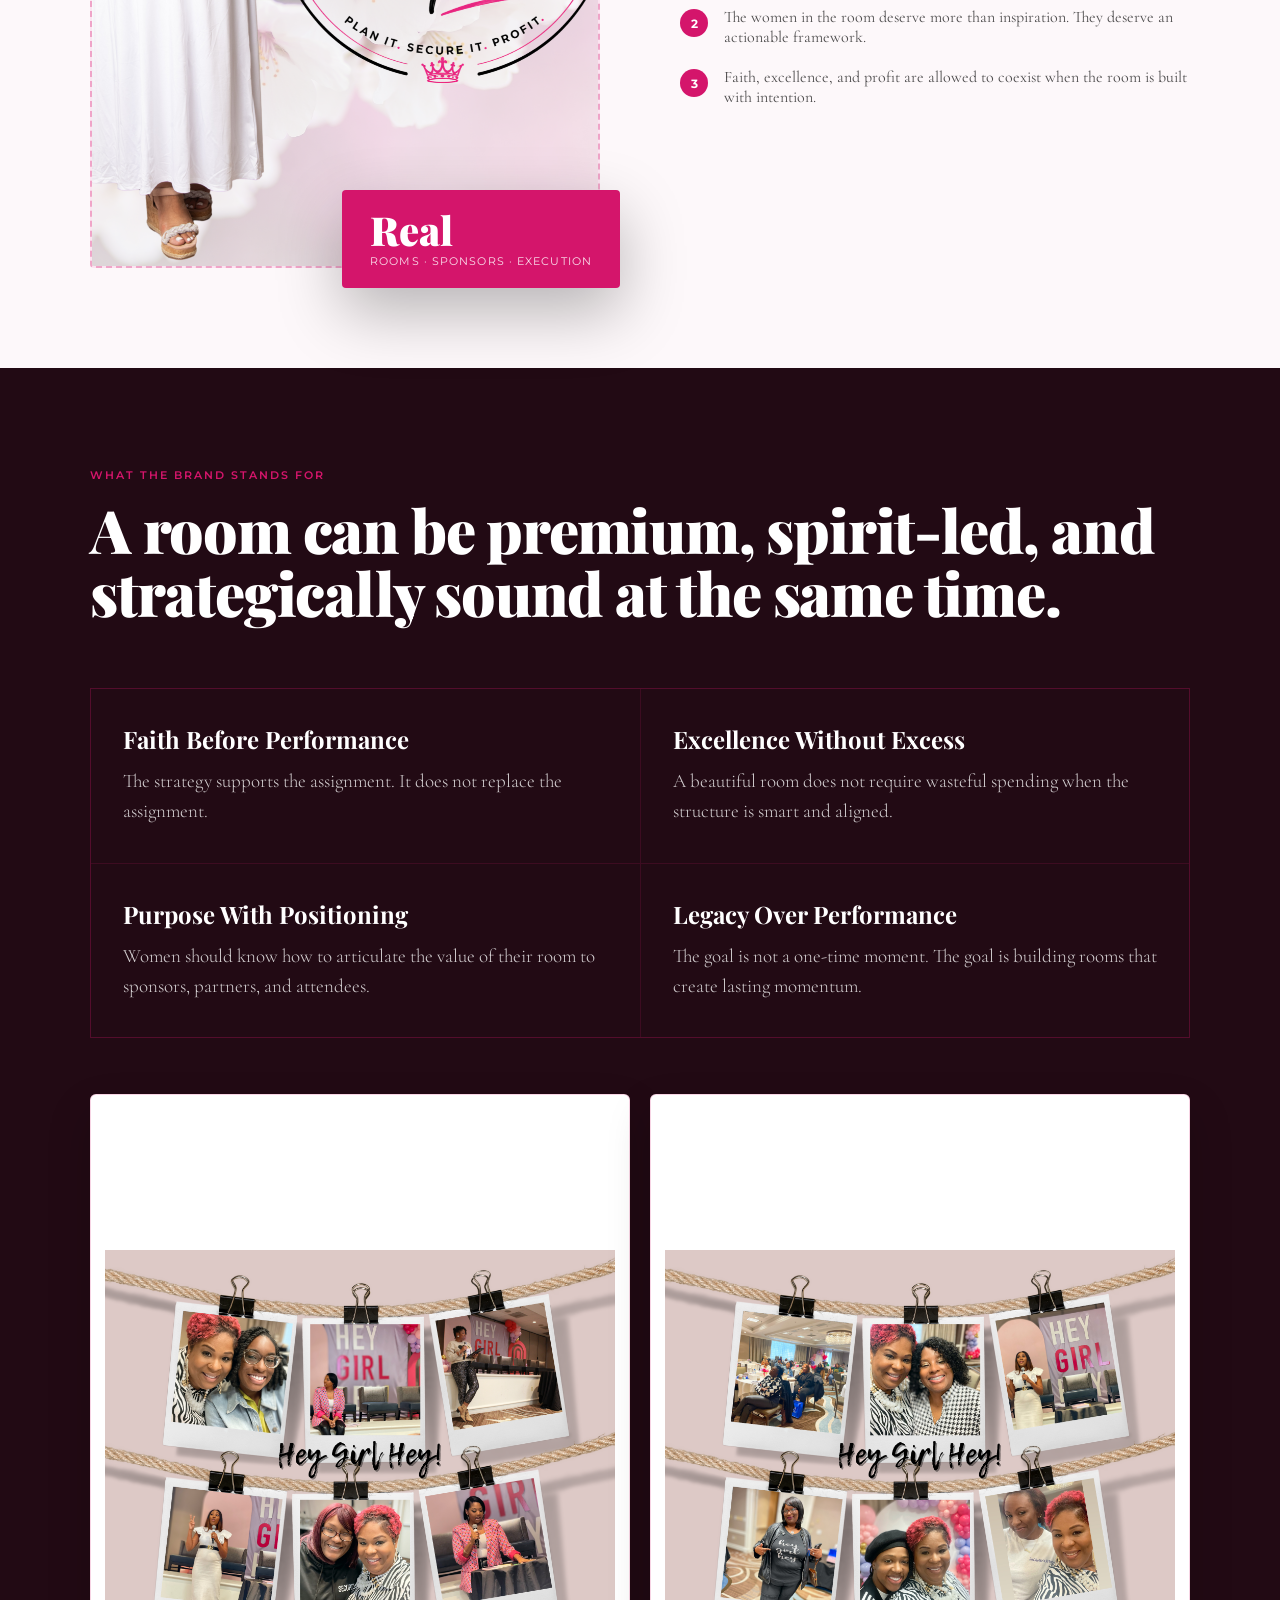
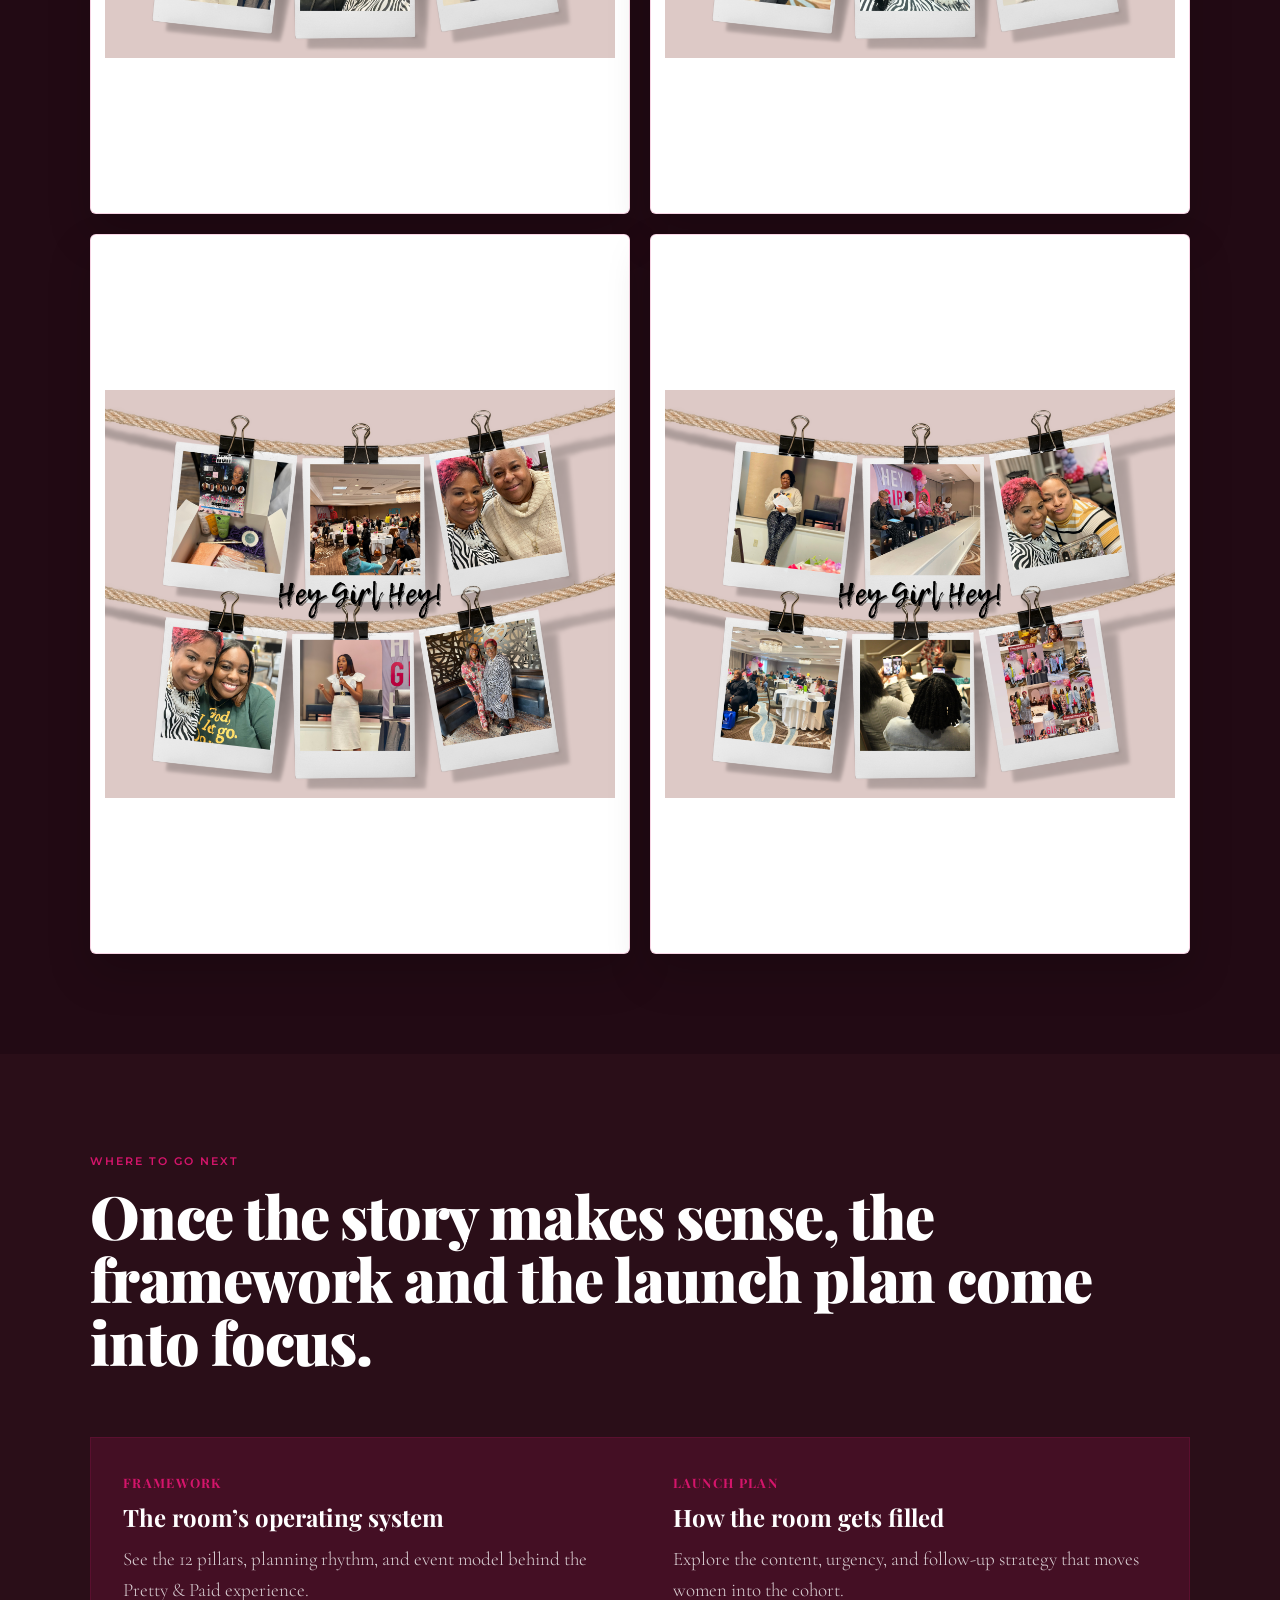
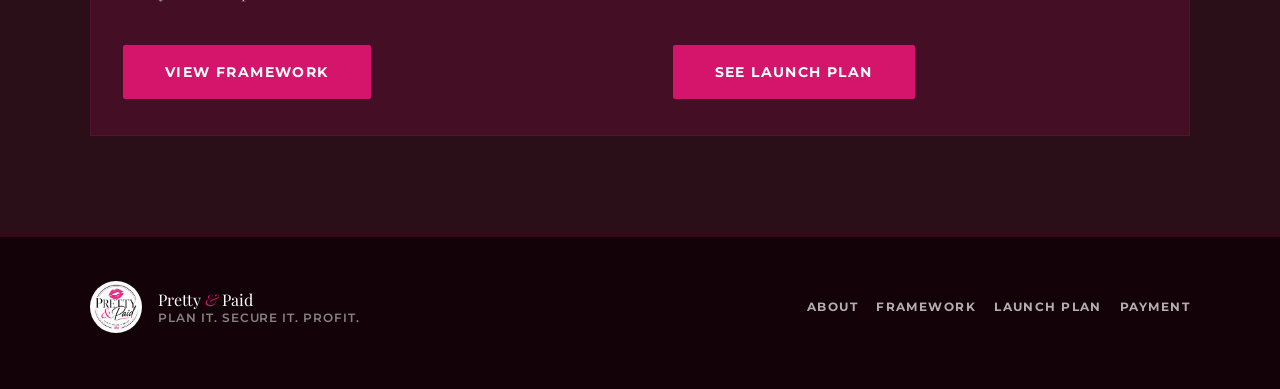
==== commit 89b15925: "Add files via upload" ====
--- a/about.html
+++ b/about.html
@@ -107,16 +107,16 @@
         </div>
         <div class="proof-grid proof-grid--about">
           <figure class="proof-card reveal">
-            <img src="proof/hghb-2.png" alt="Second proof collage from the Hey Girl Hey event" />
+            <img src="hghb-2.png" alt="Second proof collage from the Hey Girl Hey event" />
           </figure>
           <figure class="proof-card reveal">
-            <img src="proof/hghb-3.png" alt="Third proof collage from the Hey Girl Hey event" />
+            <img src="hghb-3.png" alt="Third proof collage from the Hey Girl Hey event" />
           </figure>
           <figure class="proof-card reveal">
-            <img src="proof/hghb-4.png" alt="Fourth proof collage from the Hey Girl Hey event" />
+            <img src="hghb-4.png" alt="Fourth proof collage from the Hey Girl Hey event" />
           </figure>
           <figure class="proof-card reveal">
-            <img src="proof/hghb-5.png" alt="Polaroid collage showing speakers and attendees from the Hey Girl Hey room" />
+            <img src="hghb-5.png" alt="Polaroid collage showing speakers and attendees from the Hey Girl Hey room" />
           </figure>
         </div>
       </div>
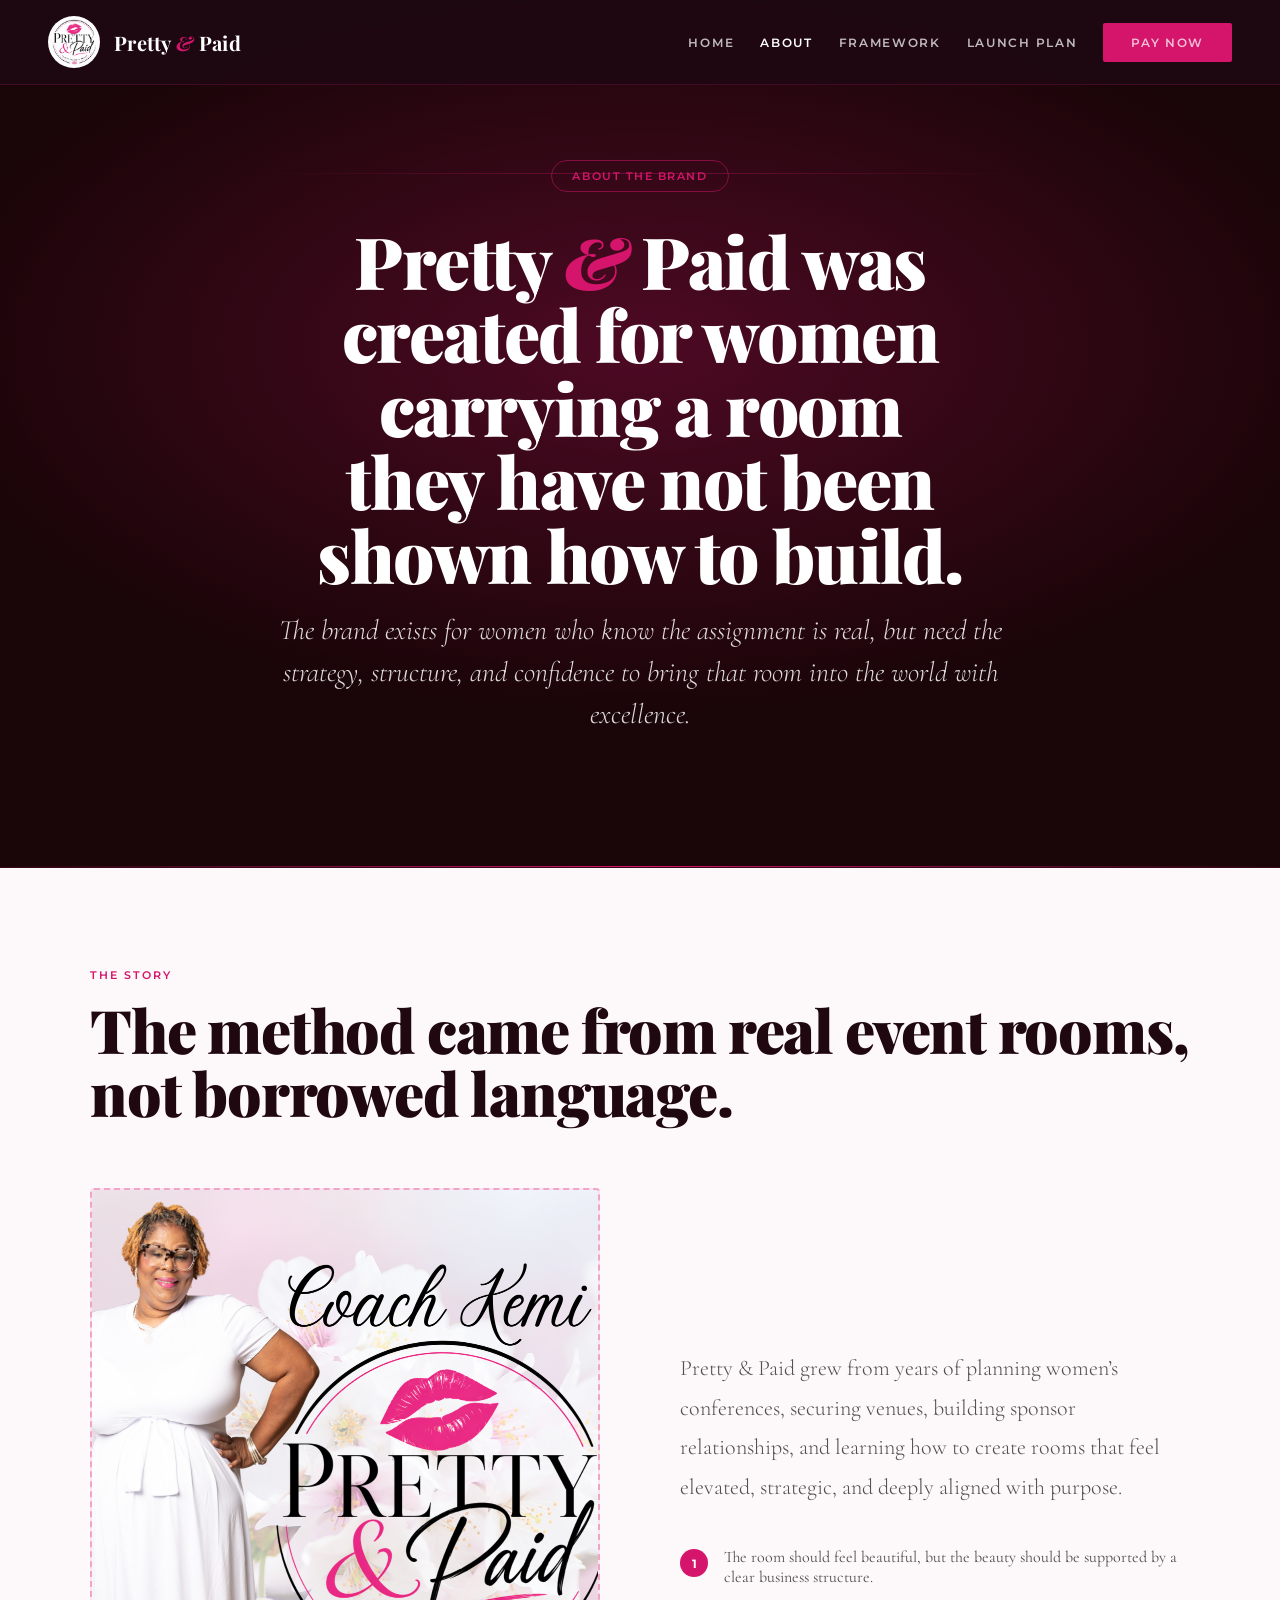
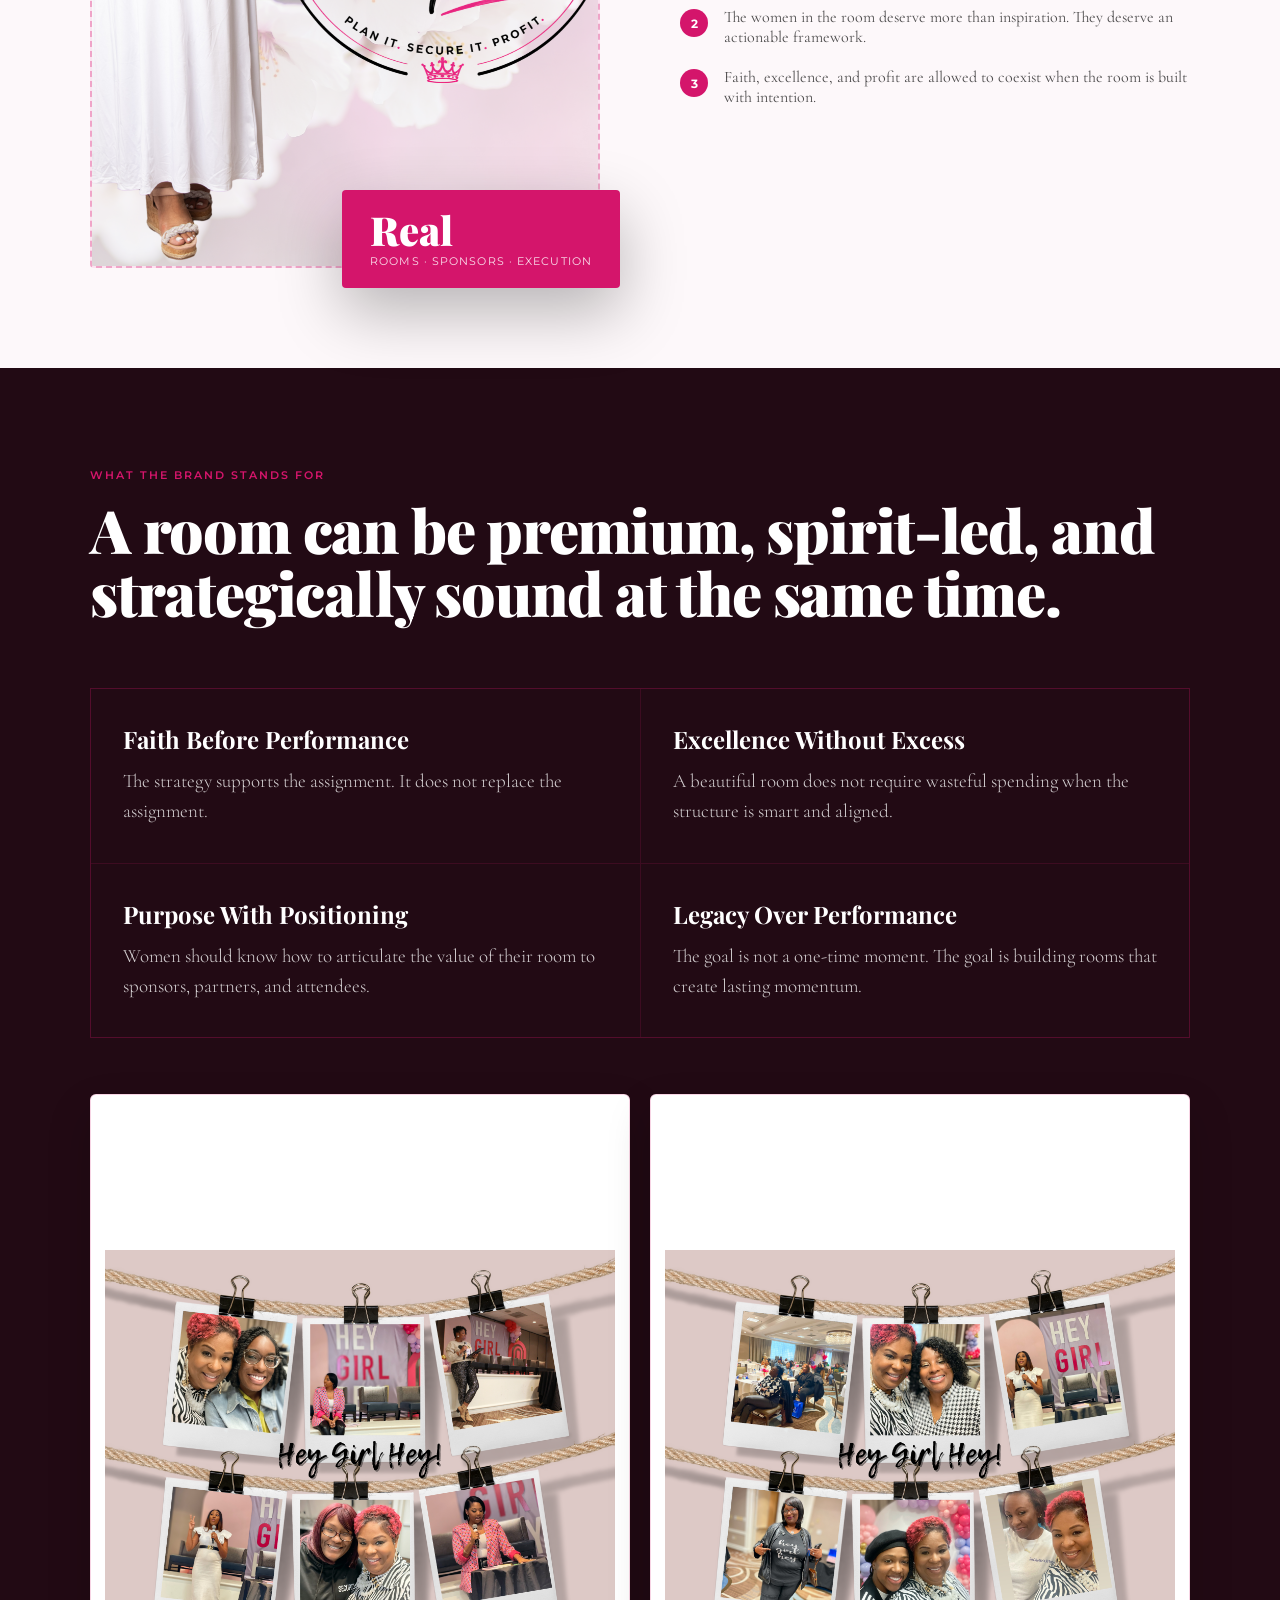
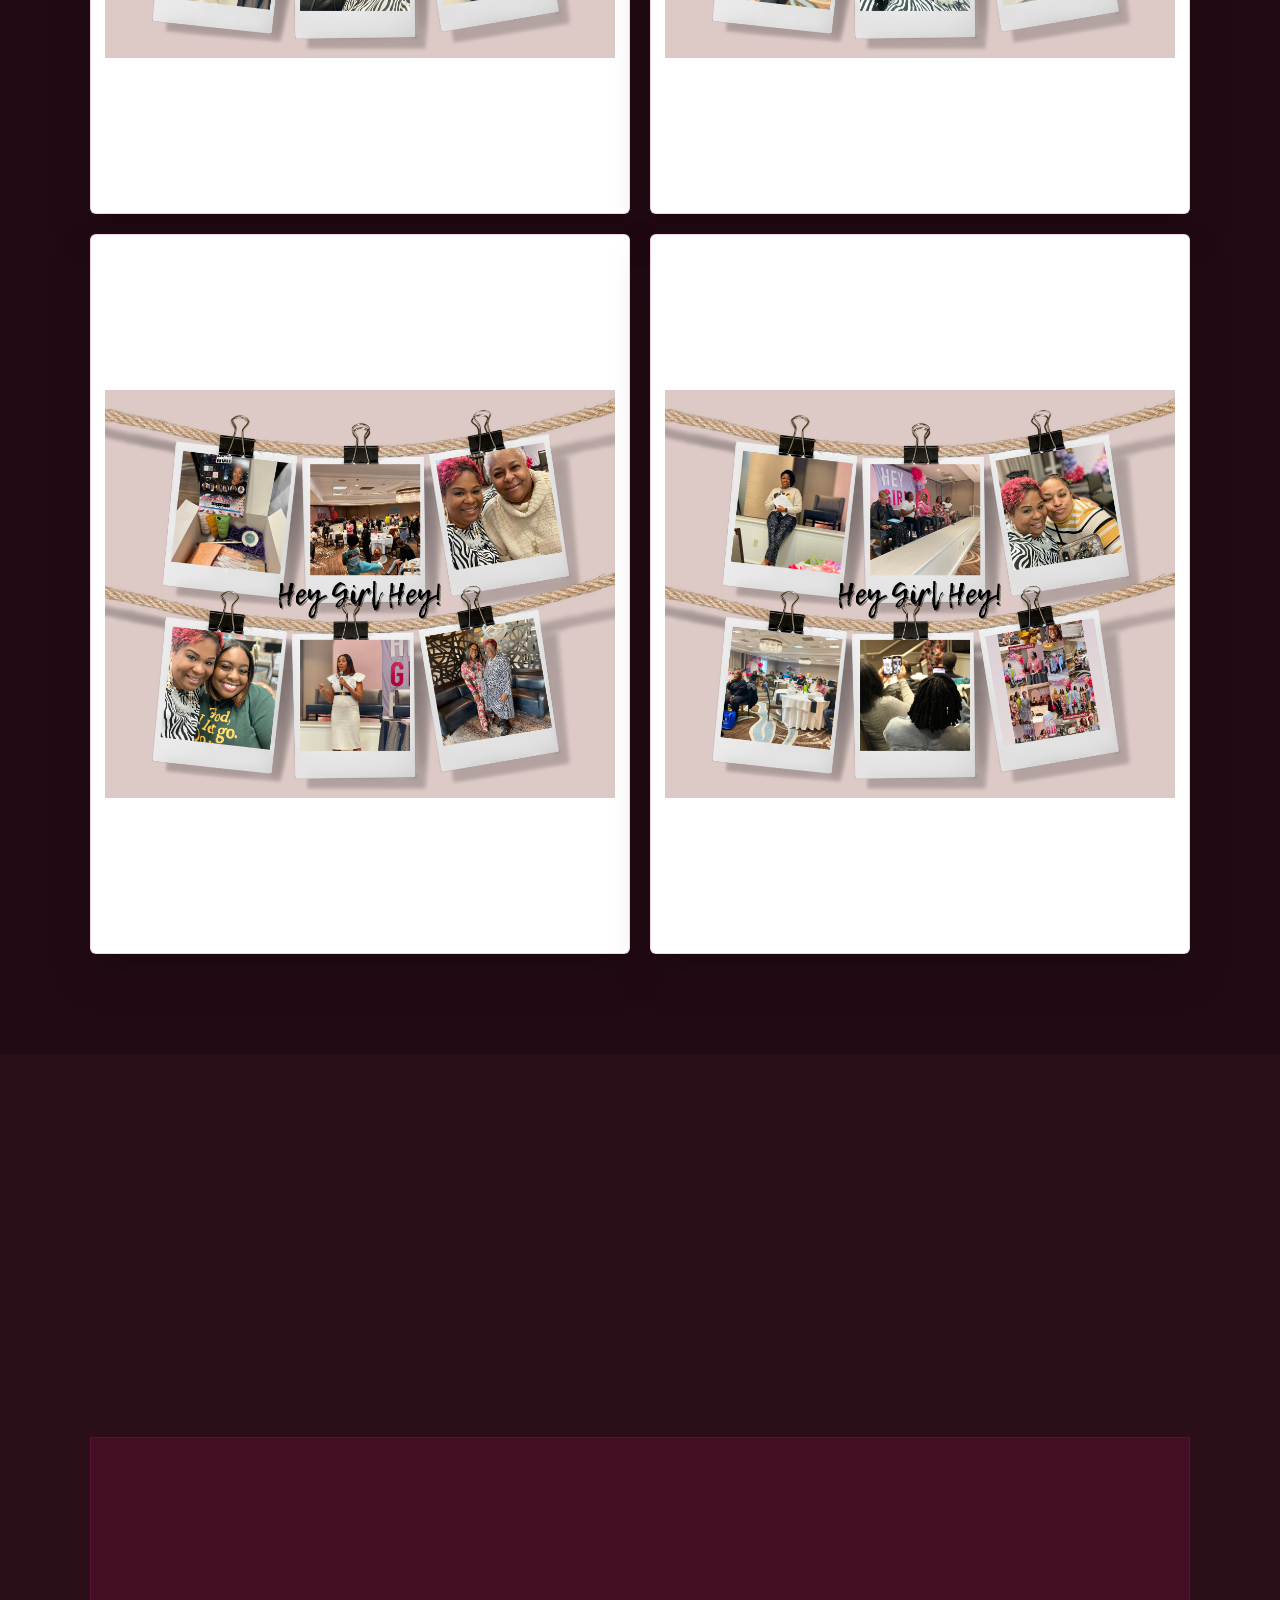
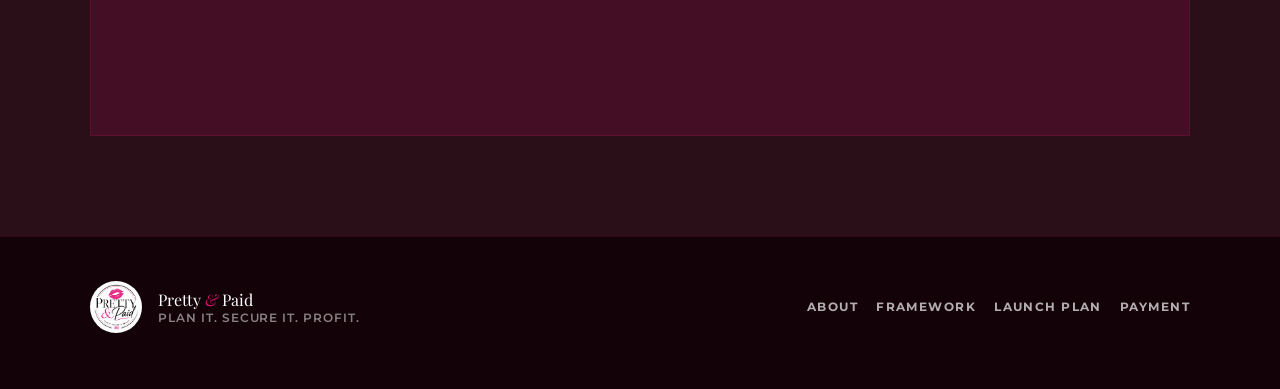
==== commit f6d60330: "Add files via upload" ====
--- a/about.html
+++ b/about.html
@@ -28,7 +28,7 @@
         <a href="about.html" data-page="about">About</a>
         <a href="framework.html" data-page="framework">Framework</a>
         <a href="marketing.html" data-page="marketing">Launch Plan</a>
-        <a href="payment.html" class="nav-cta" data-page="payment">Pay Now</a>
+        <a href="https://square.link/u/MGL2iPAT" class="nav-cta" data-page="payment" target="_blank" rel="noreferrer">Pay Now</a>
       </div>
     </nav>
 
@@ -156,7 +156,7 @@
           <a href="about.html">About</a>
           <a href="framework.html">Framework</a>
           <a href="marketing.html">Launch Plan</a>
-          <a href="payment.html">Payment</a>
+          <a href="https://square.link/u/MGL2iPAT" target="_blank" rel="noreferrer">Payment</a>
         </div>
       </div>
     </footer>
